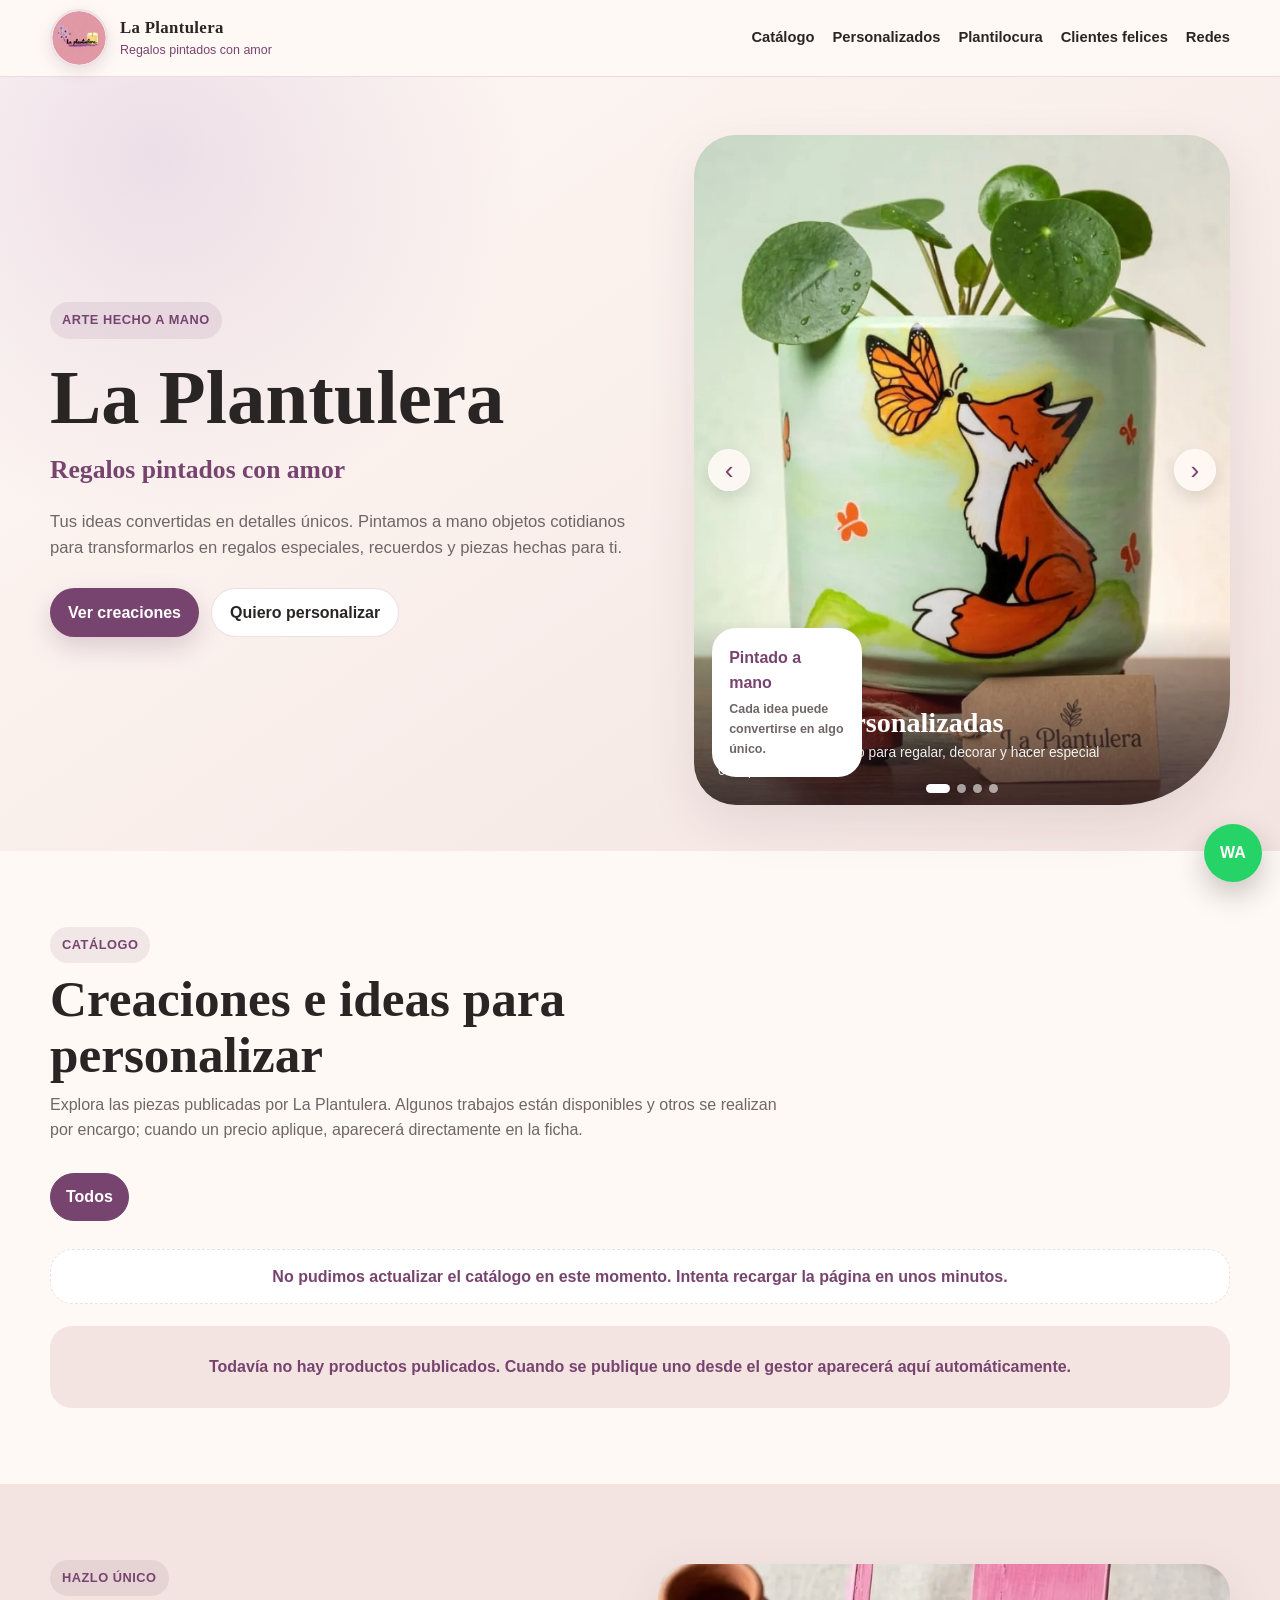
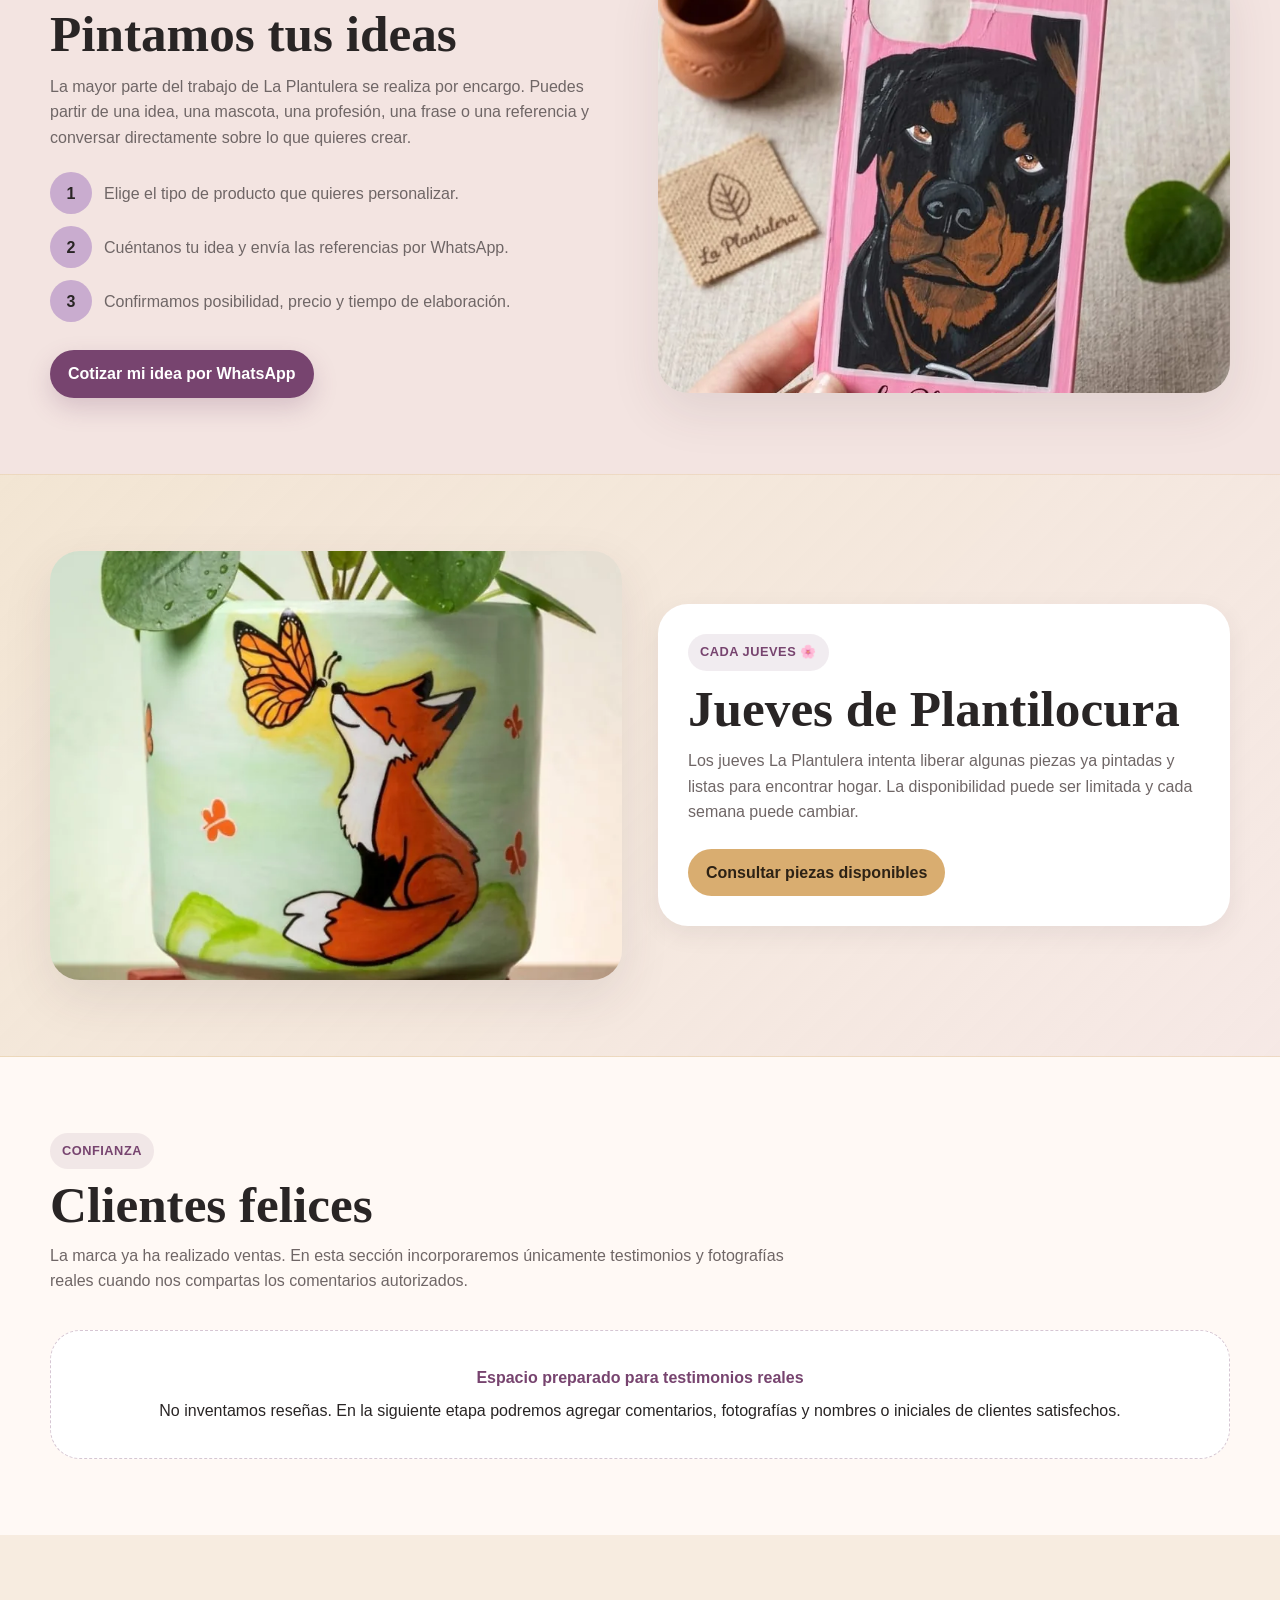
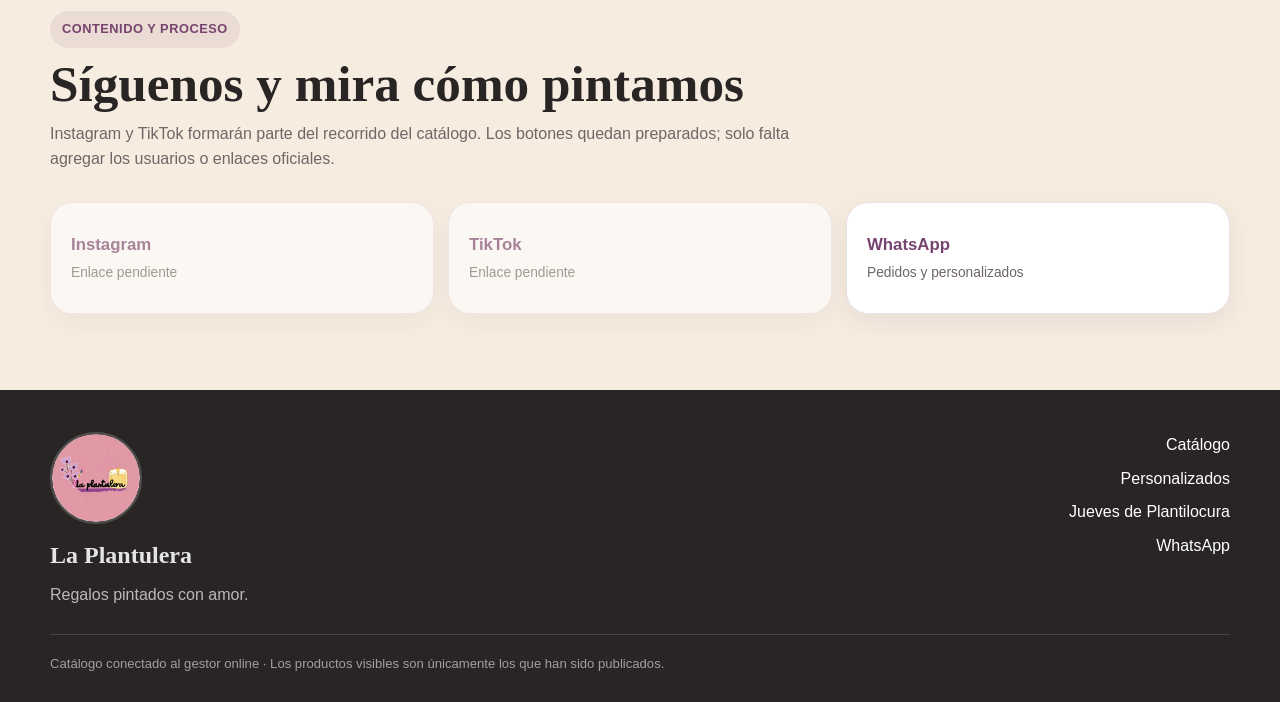
==== catalogo_plantulera/index.html @ 44772563 "feat: conectar catalogo publico con Supabase" ====
<!doctype html>
<html lang="es">
<head>
  <meta charset="utf-8">
  <meta name="viewport" content="width=device-width, initial-scale=1">
  <meta name="description" content="La Plantulera: regalos pintados con amor. Materas, tazas, termos, forros de celular y velas artesanales. Regalos personalizados y pintados a mano.">
  <meta name="theme-color" content="#F3E4E1">
  <title>La Plantulera | Regalos pintados con amor</title>
  <link rel="icon" href="favicon.svg" type="image/svg+xml">
  <link rel="stylesheet" href="css/estilos.css?v=0.1.2">
  <link rel="stylesheet" href="css/responsive.css?v=0.1.2">
</head>
<body>
  <header class="encabezado">
    <div class="contenedor encabezado__contenido">
      <div class="marca">
        <button class="logo-perfil logo-perfil--encabezado" type="button" data-ver-logo aria-label="Ver logo de La Plantulera en grande">
          <img class="marca__logo" src="img/branding/logo.webp" alt="Logo de La Plantulera">
        </button>
        <a class="marca__texto" href="#inicio" aria-label="Ir al inicio de La Plantulera">
          <strong class="marca__nombre">La Plantulera</strong>
          <small class="marca__frase">Regalos pintados con amor</small>
        </a>
      </div>

      <nav class="navegacion" id="navegacion" aria-label="Navegación principal">
        <a href="#catalogo">Catálogo</a>
        <a href="#personalizados">Personalizados</a>
        <a href="#plantilocura">Plantilocura</a>
        <a href="#clientes">Clientes felices</a>
        <a href="#redes">Redes</a>
      </nav>

      <button class="menu-movil" id="menuMovil" type="button" aria-label="Abrir menú" aria-expanded="false">☰</button>
    </div>
  </header>

  <main>
    <section class="hero" id="inicio">
      <div class="contenedor hero__grid">
        <div>
          <span class="etiqueta">Arte hecho a mano</span>
          <h1>La Plantulera</h1>
          <p class="hero__subtitulo">Regalos pintados con amor</p>
          <p class="hero__texto">Tus ideas convertidas en detalles únicos. Pintamos a mano objetos cotidianos para transformarlos en regalos especiales, recuerdos y piezas hechas para ti.</p>
          <div class="acciones">
            <a class="boton boton--principal" href="#catalogo">Ver creaciones</a>
            <a class="boton boton--secundario" data-whatsapp-general target="_blank" rel="noopener">Quiero personalizar</a>
          </div>
        </div>

        <div class="hero__imagen-wrap">
          <div class="carrusel" id="carruselPortada" aria-roledescription="carrusel" aria-label="Creaciones destacadas de La Plantulera">
            <div class="carrusel__ventana">
              <div class="carrusel__pista" id="carruselPista"></div>
            </div>
            <button class="carrusel__control carrusel__control--anterior" type="button" data-carrusel-anterior aria-label="Imagen anterior">‹</button>
            <button class="carrusel__control carrusel__control--siguiente" type="button" data-carrusel-siguiente aria-label="Imagen siguiente">›</button>
            <div class="carrusel__indicadores" id="carruselIndicadores" aria-label="Seleccionar imagen"></div>
          </div>
          <div class="hero__sello">Pintado a mano <span>Cada idea puede convertirse en algo único.</span></div>
        </div>
      </div>
    </section>

    <section class="seccion" id="catalogo">
      <div class="contenedor">
        <div class="cabecera-seccion">
          <span class="etiqueta">Catálogo</span>
          <h2 class="titulo-seccion">Creaciones e ideas para personalizar</h2>
          <p class="descripcion-seccion">Explora las piezas publicadas por La Plantulera. Algunos trabajos están disponibles y otros se realizan por encargo; cuando un precio aplique, aparecerá directamente en la ficha.</p>
        </div>

        <div class="categorias" id="categoriasCatalogo" aria-label="Filtrar por categoría">
          <button class="categoria-btn activo" type="button" data-categoria="Todos">Todos</button>
        </div>

        <div class="catalogo-estado" id="catalogoEstado" role="status" aria-live="polite">Cargando productos publicados…</div>
        <div class="grid-productos" id="gridProductos"></div>
        <div class="vacio" id="estadoVacio"></div>
      </div>
    </section>

    <section class="seccion seccion--rosa personalizados" id="personalizados">
      <div class="contenedor personalizados__grid">
        <div>
          <span class="etiqueta">Hazlo único</span>
          <h2>Pintamos tus ideas</h2>
          <p class="descripcion-seccion">La mayor parte del trabajo de La Plantulera se realiza por encargo. Puedes partir de una idea, una mascota, una profesión, una frase o una referencia y conversar directamente sobre lo que quieres crear.</p>

          <div class="lista-pasos">
            <div class="paso"><span class="paso__numero">1</span><p>Elige el tipo de producto que quieres personalizar.</p></div>
            <div class="paso"><span class="paso__numero">2</span><p>Cuéntanos tu idea y envía las referencias por WhatsApp.</p></div>
            <div class="paso"><span class="paso__numero">3</span><p>Confirmamos posibilidad, precio y tiempo de elaboración.</p></div>
          </div>

          <a class="boton boton--principal" data-whatsapp-general target="_blank" rel="noopener">Cotizar mi idea por WhatsApp</a>
        </div>
        <img class="personalizados__imagen" src="img/productos/forro-mascota.webp" alt="Forro para celular pintado a mano con retrato de mascota" loading="lazy">
      </div>
    </section>

    <section class="seccion plantilocura" id="plantilocura">
      <div class="contenedor plantilocura__grid">
        <img class="plantilocura__imagen" src="img/productos/materas-ilustradas.webp" alt="Matera pintada a mano con ilustración de zorro" loading="lazy">
        <div class="plantilocura__tarjeta">
          <span class="etiqueta">Cada jueves 🌸</span>
          <h2>Jueves de Plantilocura</h2>
          <p class="descripcion-seccion">Los jueves La Plantulera intenta liberar algunas piezas ya pintadas y listas para encontrar hogar. La disponibilidad puede ser limitada y cada semana puede cambiar.</p>
          <div class="acciones" style="margin-top:24px">
            <a class="boton boton--dorado" data-whatsapp-plantilocura target="_blank" rel="noopener">Consultar piezas disponibles</a>
          </div>
        </div>
      </div>
    </section>

    <section class="seccion" id="clientes">
      <div class="contenedor clientes__grid">
        <div class="cabecera-seccion" style="grid-column:1/-1;margin-bottom:0">
          <span class="etiqueta">Confianza</span>
          <h2 class="titulo-seccion">Clientes felices</h2>
          <p class="descripcion-seccion">La marca ya ha realizado ventas. En esta sección incorporaremos únicamente testimonios y fotografías reales cuando nos compartas los comentarios autorizados.</p>
        </div>
        <div class="clientes__placeholder">
          <strong>Espacio preparado para testimonios reales</strong>
          No inventamos reseñas. En la siguiente etapa podremos agregar comentarios, fotografías y nombres o iniciales de clientes satisfechos.
        </div>
      </div>
    </section>

    <section class="seccion seccion--beige" id="redes">
      <div class="contenedor">
        <div class="cabecera-seccion">
          <span class="etiqueta">Contenido y proceso</span>
          <h2 class="titulo-seccion">Síguenos y mira cómo pintamos</h2>
          <p class="descripcion-seccion">Instagram y TikTok formarán parte del recorrido del catálogo. Los botones quedan preparados; solo falta agregar los usuarios o enlaces oficiales.</p>
        </div>

        <div class="redes">
          <div class="red red--pendiente" aria-disabled="true"><strong>Instagram</strong><span>Enlace pendiente</span></div>
          <div class="red red--pendiente" aria-disabled="true"><strong>TikTok</strong><span>Enlace pendiente</span></div>
          <a class="red" data-whatsapp-general target="_blank" rel="noopener"><strong>WhatsApp</strong><span>Pedidos y personalizados</span></a>
        </div>
      </div>
    </section>
  </main>

  <footer class="footer">
    <div class="contenedor">
      <div class="footer__grid">
        <div>
          <button class="logo-perfil logo-perfil--footer" type="button" data-ver-logo aria-label="Ver logo de La Plantulera en grande">
            <img class="footer__logo" src="img/branding/logo.webp" alt="Logo de La Plantulera" loading="lazy">
          </button>
          <h3>La Plantulera</h3>
          <p>Regalos pintados con amor.</p>
        </div>
        <div class="footer__links">
          <a href="#catalogo">Catálogo</a>
          <a href="#personalizados">Personalizados</a>
          <a href="#plantilocura">Jueves de Plantilocura</a>
          <a data-whatsapp-general target="_blank" rel="noopener">WhatsApp</a>
        </div>
      </div>
      <div class="footer__nota">Catálogo conectado al gestor online · Los productos visibles son únicamente los que han sido publicados.</div>
    </div>
  </footer>

  <a class="whatsapp-flotante" data-whatsapp-general target="_blank" rel="noopener" aria-label="Escribir a La Plantulera por WhatsApp">WA</a>

  <div class="modal" id="modalProducto" aria-hidden="true" role="dialog" aria-modal="true" aria-labelledby="modalTitulo">
    <div class="modal__panel">
      <button class="modal__cerrar" type="button" data-cerrar-modal aria-label="Cerrar">×</button>
      <div class="modal__grid">
        <img class="modal__imagen" id="modalImagen" src="" alt="">
        <div class="modal__contenido">
          <span class="producto__categoria" id="modalCategoria"></span>
          <h2 id="modalTitulo"></h2>
          <p id="modalDescripcion"></p>
          <div class="modal__detalle">
            <div><strong>Estado:</strong> <span id="modalEstado"></span></div>
            <div><strong>Código:</strong> <span id="modalCodigo"></span></div>
          </div>
          <p>Al ser un trabajo principalmente por encargo, el diseño, precio y tiempo de elaboración se confirman por WhatsApp.</p>
          <a class="boton boton--principal" id="modalWhatsapp" target="_blank" rel="noopener">Quiero cotizar uno</a>
        </div>
      </div>
    </div>
  </div>

  <div class="modal-logo" id="modalLogo" aria-hidden="true" role="dialog" aria-modal="true" aria-labelledby="modalLogoTitulo">
    <div class="modal-logo__panel">
      <button class="modal-logo__cerrar" type="button" data-cerrar-logo aria-label="Cerrar logo ampliado">×</button>
      <img class="modal-logo__imagen" src="img/branding/logo.webp" alt="Logo ampliado de La Plantulera">
      <div class="modal-logo__texto">
        <strong id="modalLogoTitulo">La Plantulera</strong>
        <span>Regalos pintados con amor</span>
      </div>
    </div>
  </div>

  <script src="js/portada.js?v=0.1.2"></script>
  <script src="js/config.js?v=0.2.0"></script>
  <script src="js/app.js?v=0.2.0"></script>
</body>
</html>
---- catalogo_plantulera/css/estilos.css ----
@import url('./variables.css');

* { box-sizing: border-box; }
html { scroll-behavior: smooth; max-width: 100%; overflow-x: clip; }
body {
  margin: 0;
  font-family: "Segoe UI", Arial, sans-serif;
  color: var(--negro);
  background: var(--blanco-calido);
  line-height: 1.6;
  width: 100%;
  max-width: 100%;
  overflow-x: clip;
}
body.modal-abierto { overflow: hidden; }
img { display: block; max-width: 100%; }
main, header, footer, section { min-width: 0; }
.hero__grid > *,
.personalizados__grid > *,
.plantilocura__grid > *,
.clientes__grid > *,
.footer__grid > *,
.modal__grid > * { min-width: 0; }
a { color: inherit; }
button, input { font: inherit; }
button { cursor: pointer; }

.contenedor {
  width: min(calc(100% - 32px), var(--contenedor));
  margin: 0 auto;
}

.encabezado {
  position: sticky;
  top: 0;
  z-index: 50;
  backdrop-filter: blur(14px);
  background: rgba(255, 249, 245, 0.92);
  border-bottom: 1px solid var(--borde);
}

.encabezado__contenido {
  min-height: 76px;
  display: flex;
  align-items: center;
  justify-content: space-between;
  gap: 20px;
}

.marca {
  display: flex;
  align-items: center;
  gap: 12px;
  min-width: 0;
}

.marca__texto {
  min-width: 0;
  color: inherit;
  text-decoration: none;
}

.logo-perfil {
  flex: 0 0 auto;
  padding: 0;
  border: 0;
  border-radius: 50%;
  background: transparent;
  line-height: 0;
}
.logo-perfil:focus-visible {
  outline: 3px solid rgba(119,68,111,.35);
  outline-offset: 3px;
}
.logo-perfil--encabezado {
  width: 58px;
  height: 58px;
  overflow: hidden;
  box-shadow: 0 5px 16px rgba(119,68,111,.16);
  border: 2px solid rgba(119,68,111,.12);
}

.marca__logo {
  width: 100%;
  height: 100%;
  object-fit: cover;
  object-position: center;
  border-radius: 50%;
}

.marca__nombre {
  display: block;
  font-family: Georgia, "Times New Roman", serif;
  font-size: 1.05rem;
  letter-spacing: 0.02em;
}

.marca__frase {
  display: block;
  color: var(--ciruela);
  font-size: 0.78rem;
}

.navegacion {
  display: flex;
  gap: 18px;
  align-items: center;
}

.navegacion a {
  text-decoration: none;
  font-weight: 650;
  font-size: 0.92rem;
}
.navegacion a:hover { color: var(--ciruela); }

.menu-movil {
  display: none;
  border: 1px solid var(--borde);
  background: var(--blanco);
  border-radius: 12px;
  width: 44px;
  height: 44px;
}

.hero {
  padding: 58px 0 46px;
  background:
    radial-gradient(circle at 12% 10%, rgba(201,172,207,0.32), transparent 28%),
    linear-gradient(145deg, var(--blanco-calido), var(--rosa-crema));
}

.hero__grid {
  display: grid;
  grid-template-columns: 1.05fr 0.95fr;
  align-items: center;
  gap: 52px;
}

.etiqueta {
  display: inline-flex;
  align-items: center;
  gap: 8px;
  padding: 8px 12px;
  border-radius: 999px;
  background: rgba(119, 68, 111, 0.10);
  color: var(--ciruela);
  font-size: 0.8rem;
  font-weight: 800;
  letter-spacing: 0.04em;
  text-transform: uppercase;
}

.hero h1,
.titulo-seccion,
.plantilocura h2,
.personalizados h2 {
  font-family: Georgia, "Times New Roman", serif;
  line-height: 1.08;
}

.hero h1 {
  margin: 18px 0 10px;
  font-size: clamp(2.6rem, 6vw, 5.3rem);
  font-weight: 600;
}

.hero__subtitulo {
  margin: 0 0 18px;
  color: var(--ciruela);
  font-family: "Segoe Print", "Bradley Hand", cursive;
  font-size: clamp(1.15rem, 2vw, 1.6rem);
  font-weight: 700;
}

.hero__texto {
  max-width: 620px;
  margin: 0 0 26px;
  color: var(--gris);
  font-size: 1.04rem;
}

.acciones { display: flex; gap: 12px; flex-wrap: wrap; }
.boton {
  display: inline-flex;
  justify-content: center;
  align-items: center;
  gap: 8px;
  min-height: 46px;
  padding: 11px 18px;
  border: 0;
  border-radius: 999px;
  text-decoration: none;
  font-weight: 800;
  transition: transform .18s ease, box-shadow .18s ease, background .18s ease;
}
.boton:hover { transform: translateY(-2px); }
.boton--principal { background: var(--ciruela); color: white; box-shadow: 0 10px 24px rgba(119,68,111,.22); }
.boton--secundario { background: var(--blanco); border: 1px solid var(--borde); color: var(--negro); }
.boton--suave { background: var(--rosa-crema); color: var(--ciruela); }
.boton--dorado { background: var(--dorado); color: #2d2215; }

.hero__imagen-wrap {
  position: relative;
}
.hero__imagen {
  width: 100%;
  aspect-ratio: 4 / 5;
  object-fit: cover;
  border-radius: 42px 42px 110px 42px;
  box-shadow: var(--sombra);
}
.hero__sello {
  position: absolute;
  left: 18px;
  bottom: 28px;
  width: 150px;
  padding: 17px;
  border-radius: 24px;
  background: var(--blanco);
  box-shadow: var(--sombra-suave);
  font-weight: 800;
  color: var(--ciruela);
}
.hero__sello span { display: block; font-size: .78rem; color: var(--gris); font-weight: 600; margin-top: 4px; }

.seccion { padding: 76px 0; }
.seccion--rosa { background: var(--rosa-crema); }
.seccion--beige { background: rgba(231,212,181,.34); }

.cabecera-seccion {
  max-width: 740px;
  margin-bottom: 30px;
}
.titulo-seccion {
  margin: 8px 0 10px;
  font-size: clamp(2rem, 4vw, 3.35rem);
  font-weight: 600;
}
.descripcion-seccion { margin: 0; color: var(--gris); }

.categorias {
  display: flex;
  gap: 10px;
  flex-wrap: wrap;
  margin: 26px 0 28px;
}
.categoria-btn {
  border: 1px solid var(--borde);
  background: var(--blanco);
  color: var(--negro);
  padding: 10px 15px;
  border-radius: 999px;
  font-weight: 750;
}
.categoria-btn.activo,
.categoria-btn:hover {
  background: var(--ciruela);
  color: white;
  border-color: var(--ciruela);
}

.grid-productos {
  display: grid;
  grid-template-columns: repeat(4, minmax(0, 1fr));
  gap: 20px;
}
.producto {
  overflow: hidden;
  border: 1px solid var(--borde);
  border-radius: var(--radio-lg);
  background: var(--blanco);
  box-shadow: var(--sombra-suave);
  transition: transform .2s ease, box-shadow .2s ease;
}
.producto:hover { transform: translateY(-4px); box-shadow: var(--sombra); }
.producto__imagen-btn {
  display: block;
  width: 100%;
  padding: 0;
  border: 0;
  background: transparent;
}
.producto__imagen {
  width: 100%;
  aspect-ratio: 4 / 4.6;
  object-fit: cover;
}
.producto__cuerpo { padding: 17px; }
.producto__meta { display: flex; justify-content: space-between; gap: 8px; align-items: center; flex-wrap: wrap; margin-bottom: 9px; }
.producto__categoria { color: var(--ciruela); font-size: .78rem; font-weight: 800; text-transform: uppercase; letter-spacing: .05em; }
.estado {
  display: inline-flex;
  padding: 6px 9px;
  border-radius: 999px;
  font-size: .74rem;
  font-weight: 800;
  background: rgba(201,172,207,.26);
  color: var(--ciruela);
  white-space: nowrap;
}
.producto h3 { margin: 0 0 7px; font-size: 1.06rem; line-height: 1.3; }
.producto p { margin: 0 0 14px; color: var(--gris); font-size: .9rem; }
.producto__acciones { display: flex; gap: 8px; flex-wrap: wrap; }
.producto__acciones .boton { flex: 1; min-width: 120px; padding: 9px 13px; min-height: 40px; font-size: .86rem; }

.vacio {
  display: none;
  padding: 28px;
  border-radius: var(--radio-lg);
  background: var(--rosa-crema);
  color: var(--ciruela);
  text-align: center;
  font-weight: 700;
}
.vacio.visible { display: block; }

.personalizados__grid,
.plantilocura__grid,
.clientes__grid {
  display: grid;
  grid-template-columns: 1fr 1fr;
  gap: 36px;
  align-items: center;
}

.personalizados__imagen,
.plantilocura__imagen {
  width: 100%;
  aspect-ratio: 4/3;
  object-fit: cover;
  border-radius: var(--radio-xl);
  box-shadow: var(--sombra);
}

.lista-pasos {
  display: grid;
  gap: 12px;
  margin: 22px 0 28px;
}
.paso {
  display: grid;
  grid-template-columns: 42px 1fr;
  gap: 12px;
  align-items: center;
}
.paso__numero {
  width: 42px;
  height: 42px;
  border-radius: 50%;
  display: grid;
  place-items: center;
  background: var(--lavanda);
  color: var(--negro);
  font-weight: 900;
}
.paso p { margin: 0; color: var(--gris); }

.plantilocura {
  background: linear-gradient(135deg, rgba(231,212,181,.52), rgba(243,228,225,.75));
  border-top: 1px solid rgba(217,173,112,.26);
  border-bottom: 1px solid rgba(217,173,112,.26);
}
.plantilocura__tarjeta {
  padding: 30px;
  border-radius: var(--radio-xl);
  background: var(--blanco);
  box-shadow: var(--sombra-suave);
}
.plantilocura h2, .personalizados h2 { margin: 10px 0 12px; font-size: clamp(2rem,4vw,3.4rem); font-weight: 600; }

.clientes__placeholder {
  grid-column: 1 / -1;
  padding: 34px;
  text-align: center;
  border: 1px dashed rgba(119,68,111,.3);
  border-radius: var(--radio-xl);
  background: var(--blanco);
}
.clientes__placeholder strong { display: block; margin-bottom: 8px; color: var(--ciruela); }

.redes {
  display: grid;
  grid-template-columns: repeat(3, minmax(0, 1fr));
  gap: 14px;
  margin-top: 24px;
}
.red {
  min-height: 112px;
  display: flex;
  flex-direction: column;
  justify-content: center;
  gap: 4px;
  padding: 20px;
  border-radius: var(--radio-lg);
  border: 1px solid var(--borde);
  background: var(--blanco);
  text-decoration: none;
  box-shadow: var(--sombra-suave);
}
.red strong { color: var(--ciruela); font-size: 1.05rem; }
.red span { color: var(--gris); font-size: .86rem; }
.red--pendiente { opacity: .62; cursor: default; }

.footer {
  padding: 42px 0 28px;
  background: var(--negro);
  color: rgba(255,255,255,.88);
}
.footer__grid {
  display: grid;
  grid-template-columns: 1.2fr 1fr;
  gap: 30px;
  align-items: start;
}
.logo-perfil--footer {
  width: 92px;
  height: 92px;
  overflow: hidden;
  margin-bottom: 12px;
  border: 2px solid rgba(255,255,255,.18);
}
.footer__logo { width: 100%; height: 100%; object-fit: cover; object-position: center; border-radius: 50%; }
.footer h3 { margin: 0 0 8px; font-family: Georgia, serif; font-size: 1.5rem; }
.footer p { color: rgba(255,255,255,.68); margin: 0; }
.footer__links { display: grid; gap: 8px; justify-content: end; text-align: right; }
.footer__links a { color: white; text-decoration: none; }
.footer__nota { margin-top: 26px; padding-top: 18px; border-top: 1px solid rgba(255,255,255,.14); color: rgba(255,255,255,.56); font-size: .82rem; }

.whatsapp-flotante {
  position: fixed;
  right: 18px;
  bottom: 18px;
  z-index: 45;
  width: 58px;
  height: 58px;
  display: grid;
  place-items: center;
  border-radius: 50%;
  background: #25D366;
  color: white;
  text-decoration: none;
  font-weight: 900;
  box-shadow: 0 12px 30px rgba(0,0,0,.22);
}

.modal {
  position: fixed;
  inset: 0;
  z-index: 100;
  display: none;
  place-items: center;
  padding: 20px;
  background: rgba(41,37,37,.62);
}
.modal.abierto { display: grid; }
.modal__panel {
  position: relative;
  width: min(920px, 100%);
  max-height: 92vh;
  overflow: auto;
  border-radius: var(--radio-xl);
  background: var(--blanco-calido);
  box-shadow: 0 30px 80px rgba(0,0,0,.28);
}
.modal__cerrar {
  position: absolute;
  right: 14px;
  top: 14px;
  z-index: 2;
  width: 42px;
  height: 42px;
  border: 0;
  border-radius: 50%;
  background: rgba(255,255,255,.9);
  font-size: 1.4rem;
}
.modal__grid {
  display: grid;
  grid-template-columns: 1fr 1fr;
}
.modal__imagen {
  width: 100%;
  height: 100%;
  min-height: 460px;
  object-fit: cover;
}
.modal__contenido { padding: 48px 38px 38px; }
.modal__contenido h2 { margin: 8px 0 12px; font-family: Georgia, serif; font-size: 2.2rem; line-height: 1.12; }
.modal__contenido p { color: var(--gris); }
.modal__detalle { margin: 18px 0; padding: 16px; border-radius: var(--radio-md); background: var(--rosa-crema); }
.modal__detalle strong { color: var(--ciruela); }

.modal-logo {
  position: fixed;
  inset: 0;
  z-index: 120;
  display: none;
  place-items: center;
  padding: 20px;
  background: rgba(41,37,37,.78);
}
.modal-logo.abierto { display: grid; }
.modal-logo__panel {
  position: relative;
  width: min(520px, 100%);
  padding: 26px;
  border-radius: 32px;
  background: var(--blanco-calido);
  box-shadow: 0 30px 90px rgba(0,0,0,.34);
  text-align: center;
}
.modal-logo__imagen {
  width: min(390px, 82vw);
  aspect-ratio: 1;
  margin: 0 auto;
  border-radius: 50%;
  object-fit: cover;
  object-position: center;
  box-shadow: var(--sombra-suave);
}
.modal-logo__cerrar {
  position: absolute;
  top: 12px;
  right: 12px;
  z-index: 2;
  width: 42px;
  height: 42px;
  border: 0;
  border-radius: 50%;
  background: rgba(255,255,255,.94);
  color: var(--negro);
  font-size: 1.5rem;
  box-shadow: 0 5px 18px rgba(0,0,0,.12);
}
.modal-logo__texto { display: grid; gap: 2px; margin-top: 16px; }
.modal-logo__texto strong { font-family: Georgia, serif; font-size: 1.35rem; }
.modal-logo__texto span { color: var(--ciruela); font-size: .92rem; }

.oculto { display: none !important; }

/* Carrusel principal v0.1.2 */
.carrusel {
  position: relative;
  width: 100%;
  border-radius: 42px 42px 110px 42px;
  overflow: hidden;
  box-shadow: var(--sombra);
  background: var(--rosa-crema);
}
.carrusel__ventana {
  width: 100%;
  overflow: hidden;
}
.carrusel__pista {
  display: flex;
  width: 100%;
  transition: transform .55s cubic-bezier(.22,.61,.36,1);
  will-change: transform;
  touch-action: pan-y;
}
.carrusel__slide {
  position: relative;
  flex: 0 0 100%;
  min-width: 0;
  aspect-ratio: 4 / 5;
  background: var(--rosa-crema);
}
.carrusel__imagen {
  width: 100%;
  height: 100%;
  object-fit: cover;
  object-position: center;
}
.carrusel__capa {
  position: absolute;
  inset: auto 0 0 0;
  padding: 58px 24px 24px;
  color: #fff;
  background: linear-gradient(to top, rgba(34,22,29,.74), rgba(34,22,29,0));
}
.carrusel__categoria {
  display: inline-block;
  margin-bottom: 5px;
  font-size: .74rem;
  font-weight: 900;
  letter-spacing: .08em;
  text-transform: uppercase;
  opacity: .9;
}
.carrusel__titulo {
  display: block;
  margin: 0;
  font-family: Georgia, "Times New Roman", serif;
  font-size: clamp(1.25rem, 2.2vw, 1.9rem);
  line-height: 1.05;
}
.carrusel__texto {
  display: block;
  margin-top: 6px;
  max-width: 85%;
  font-size: .86rem;
  line-height: 1.35;
  opacity: .92;
}
.carrusel__control {
  position: absolute;
  top: 50%;
  z-index: 3;
  width: 42px;
  height: 42px;
  display: grid;
  place-items: center;
  transform: translateY(-50%);
  border: 1px solid rgba(255,255,255,.52);
  border-radius: 50%;
  background: rgba(255,249,245,.88);
  color: var(--ciruela);
  box-shadow: 0 7px 18px rgba(0,0,0,.12);
  font-size: 1.65rem;
  line-height: 1;
}
.carrusel__control--anterior { left: 14px; }
.carrusel__control--siguiente { right: 14px; }
.carrusel__control:hover { background: #fff; }
.carrusel__indicadores {
  position: absolute;
  z-index: 4;
  left: 50%;
  bottom: 12px;
  display: flex;
  gap: 7px;
  transform: translateX(-50%);
}
.carrusel__punto {
  width: 9px;
  height: 9px;
  padding: 0;
  border: 0;
  border-radius: 50%;
  background: rgba(255,255,255,.58);
  box-shadow: 0 0 0 1px rgba(0,0,0,.08);
}
.carrusel__punto.activo {
  width: 24px;
  border-radius: 999px;
  background: #fff;
}
.carrusel:focus-within .carrusel__control,
.carrusel:hover .carrusel__control { opacity: 1; }

/* v0.2.0 - Catalogo conectado a Supabase */
.catalogo-estado {
  margin: 0 0 22px;
  padding: 14px 16px;
  border: 1px solid var(--borde);
  border-radius: var(--radio-lg);
  background: var(--rosa-crema);
  color: var(--ciruela);
  font-weight: 750;
  text-align: center;
}
.catalogo-estado.oculto { display: none; }
.catalogo-estado.error {
  background: var(--blanco);
  border-style: dashed;
}
.producto__precio {
  margin: -2px 0 14px;
  color: var(--negro);
  font-size: 1rem;
  font-weight: 900;
}
---- catalogo_plantulera/css/responsive.css ----
@media (max-width: 980px) {
  .grid-productos { grid-template-columns: repeat(2, minmax(0, 1fr)); }
  .navegacion { display: none; position: absolute; left: 16px; right: 16px; top: 72px; padding: 16px; flex-direction: column; align-items: stretch; background: var(--blanco-calido); border: 1px solid var(--borde); border-radius: 18px; box-shadow: var(--sombra-suave); }
  .navegacion.abierta { display: flex; }
  .menu-movil { display: grid; place-items: center; }
  .hero__grid { grid-template-columns: 1fr; }
  .hero__imagen-wrap { max-width: 680px; margin: 0 auto; }
  .hero__imagen { aspect-ratio: 16/11; border-radius: 32px; }
  .hero__sello { left: 18px; bottom: 18px; }
}

@media (max-width: 760px) {
  .seccion { padding: 56px 0; }
  .personalizados__grid,
  .plantilocura__grid,
  .clientes__grid,
  .footer__grid,
  .modal__grid { grid-template-columns: 1fr; }
  .redes { grid-template-columns: 1fr; }
  .modal__imagen { min-height: 0; max-height: 48vh; }
  .modal__contenido { padding: 26px 22px 28px; }
  .footer__links { justify-content: start; text-align: left; }
}

@media (max-width: 560px) {
  .contenedor { width: min(calc(100% - 22px), var(--contenedor)); }
  .encabezado__contenido {
    min-height: 66px;
    display: grid;
    grid-template-columns: 44px minmax(0, 1fr) 44px;
    gap: 10px;
  }
  .marca { grid-column: 2; justify-self: center; }
  .marca__texto { display: none; }
  .logo-perfil--encabezado { width: 50px; height: 50px; }
  .menu-movil { grid-column: 3; justify-self: end; }
  .hero { padding: 38px 0 34px; }
  .hero__grid { gap: 30px; }
  .hero h1 { font-size: 2.75rem; }
  .hero__imagen { aspect-ratio: 4/5; }
  .hero__sello { width: 132px; font-size: .9rem; }
  .acciones { display: grid; grid-template-columns: 1fr; }
  .boton { width: 100%; }
  .grid-productos { grid-template-columns: 1fr; }
  .producto__imagen { aspect-ratio: 4/4.2; }
  .categorias {
    display: grid;
    grid-template-columns: repeat(2, minmax(0, 1fr));
    gap: 8px;
    overflow: visible;
    padding-bottom: 0;
  }
  .categoria-btn {
    width: 100%;
    min-width: 0;
    padding: 9px 10px;
    white-space: normal;
    line-height: 1.2;
  }
  .plantilocura__tarjeta { padding: 23px; }
  .whatsapp-flotante { width: 54px; height: 54px; }
  .hero__imagen-wrap,
  .personalizados__grid,
  .plantilocura__grid,
  .grid-productos,
  .producto,
  .modal__panel { min-width: 0; max-width: 100%; }
  .producto__acciones { display: grid; grid-template-columns: 1fr; }
  .producto__acciones .boton { min-width: 0; width: 100%; }
  .modal { padding: 10px; }
  .modal-logo { padding: 12px; }
  .modal-logo__panel { padding: 22px 14px 18px; border-radius: 24px; }
  .modal-logo__imagen { width: min(340px, 82vw); }
  .whatsapp-flotante { right: 12px; bottom: 12px; }
}


@media (max-width: 360px) {
  .categorias { grid-template-columns: 1fr; }
  .hero h1 { font-size: 2.35rem; }
}

@media (max-width: 980px) {
  .carrusel { border-radius: 32px; }
  .carrusel__slide { aspect-ratio: 4 / 5; }
}

@media (max-width: 560px) {
  .carrusel { border-radius: 26px; }
  .carrusel__slide { aspect-ratio: 4 / 5; }
  .carrusel__capa { padding: 70px 18px 26px; }
  .carrusel__texto { max-width: 92%; font-size: .8rem; }
  .carrusel__control { width: 38px; height: 38px; font-size: 1.45rem; }
  .carrusel__control--anterior { left: 10px; }
  .carrusel__control--siguiente { right: 10px; }
  .carrusel__indicadores { bottom: 10px; }
}
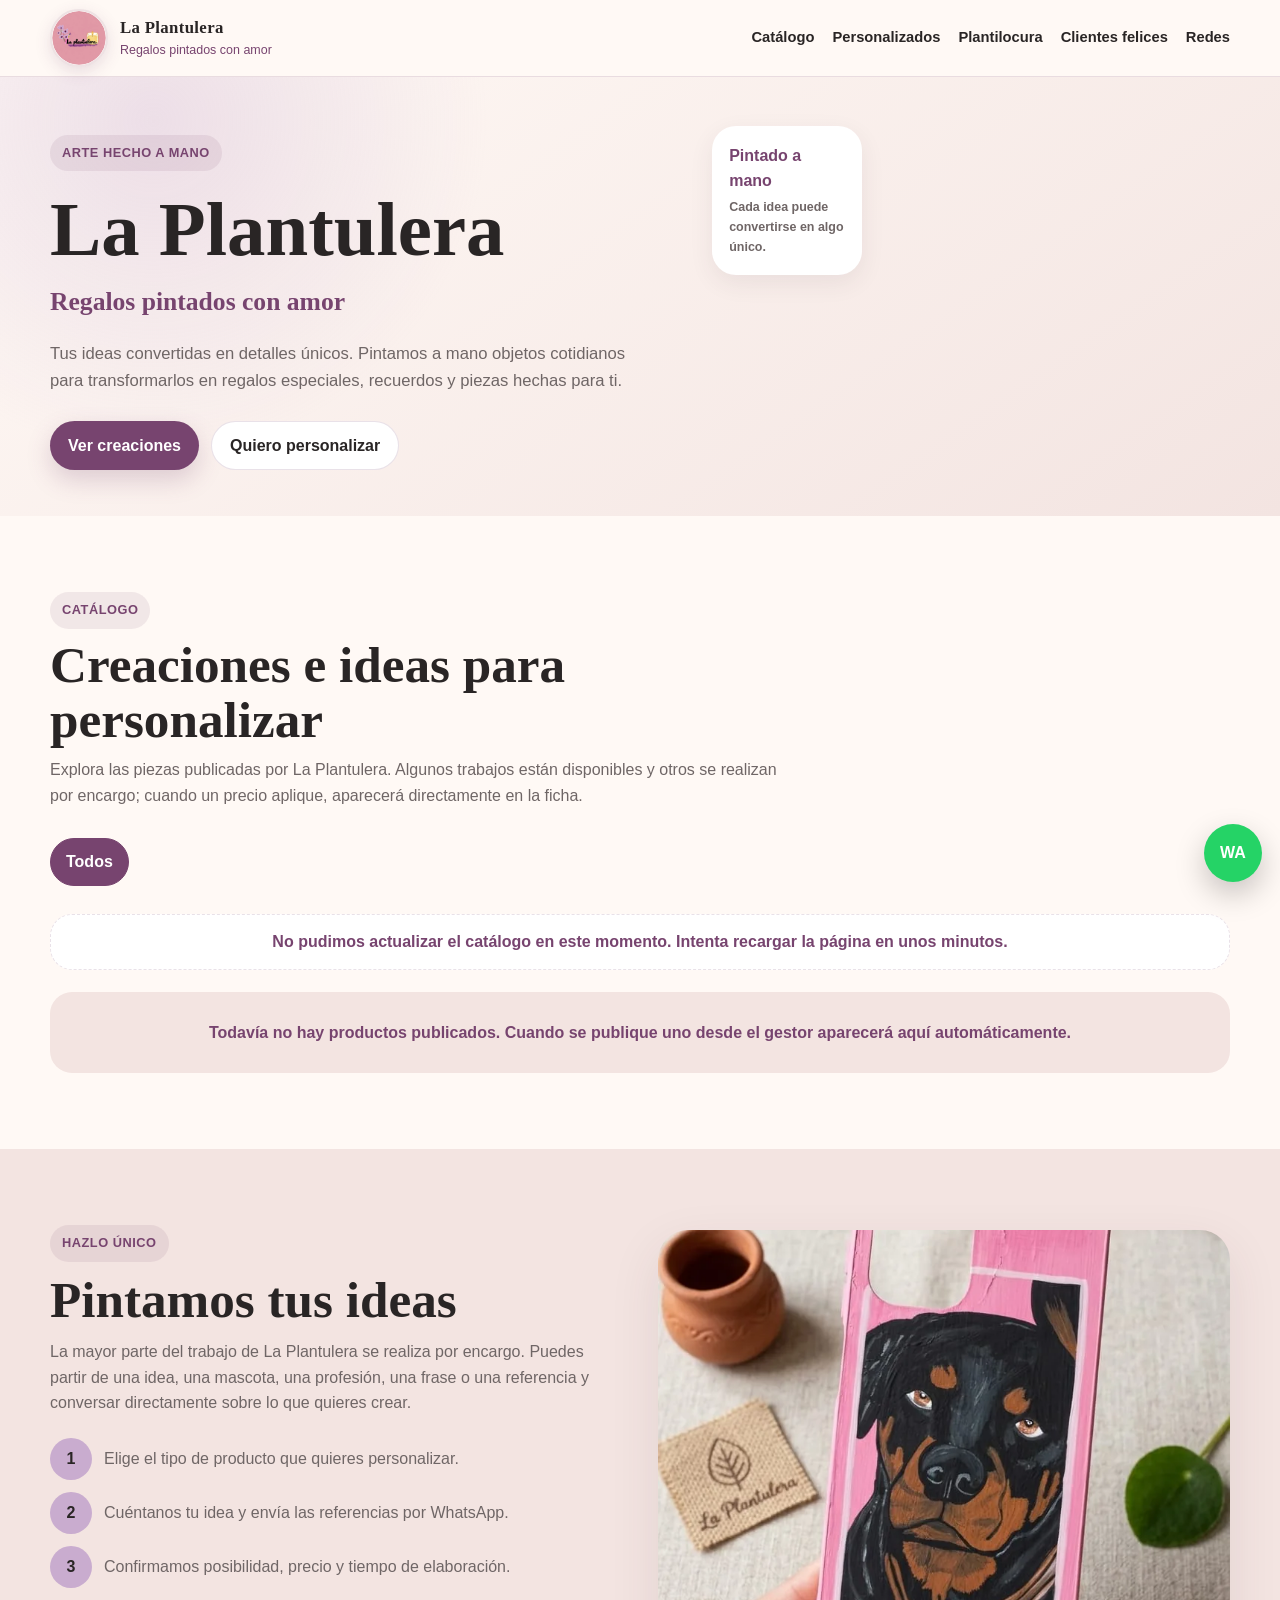
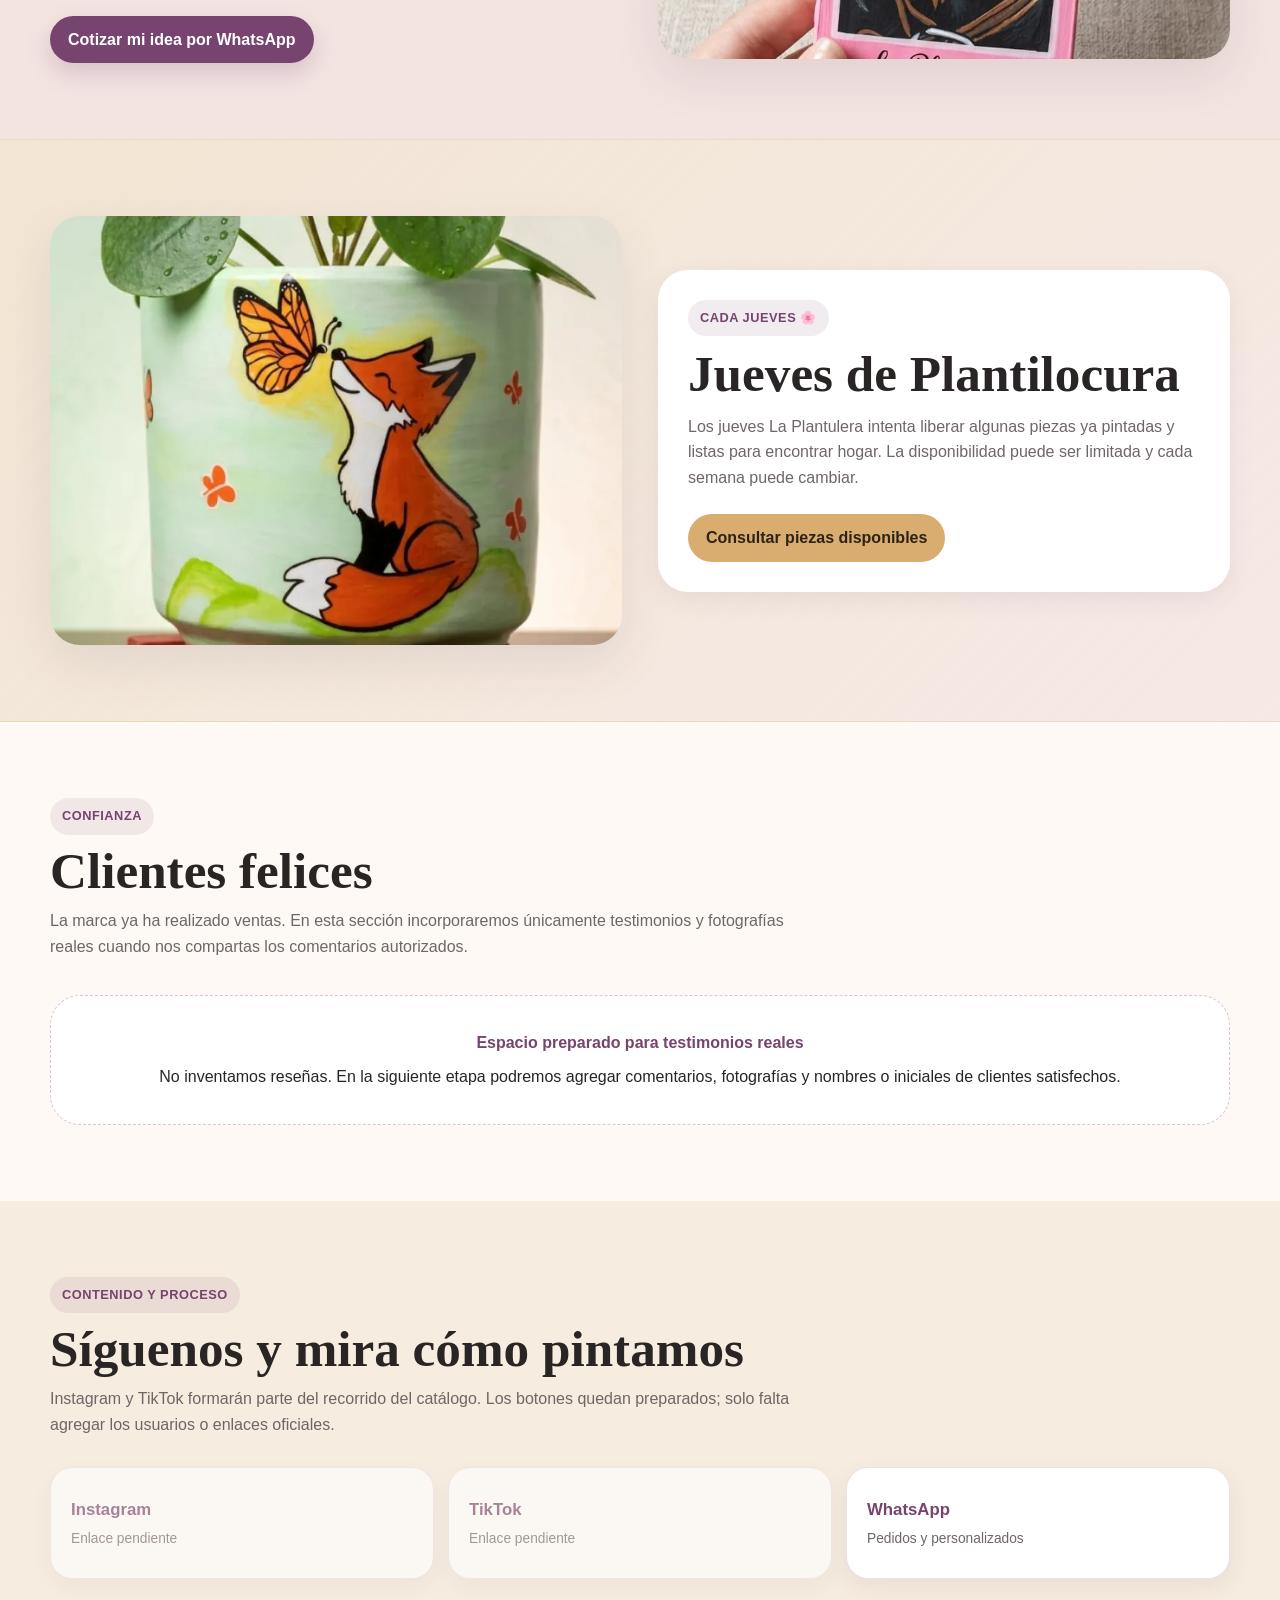
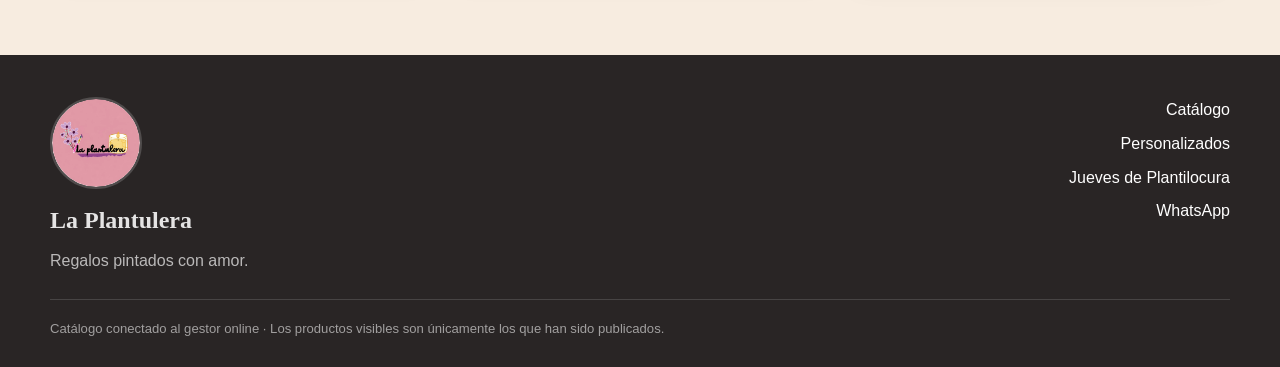
==== commit 8a66058b: "feat: agregar gestion de portada y carrusel" ====
--- a/catalogo_plantulera/index.html
+++ b/catalogo_plantulera/index.html
@@ -7,7 +7,7 @@
   <meta name="theme-color" content="#F3E4E1">
   <title>La Plantulera | Regalos pintados con amor</title>
   <link rel="icon" href="favicon.svg" type="image/svg+xml">
-  <link rel="stylesheet" href="css/estilos.css?v=0.1.2">
+  <link rel="stylesheet" href="css/estilos.css?v=0.3.0">
   <link rel="stylesheet" href="css/responsive.css?v=0.1.2">
 </head>
 <body>
@@ -199,8 +199,7 @@
     </div>
   </div>
 
-  <script src="js/portada.js?v=0.1.2"></script>
-  <script src="js/config.js?v=0.2.0"></script>
-  <script src="js/app.js?v=0.2.0"></script>
+  <script src="js/config.js?v=0.3.0"></script>
+  <script src="js/app.js?v=0.3.0"></script>
 </body>
 </html>
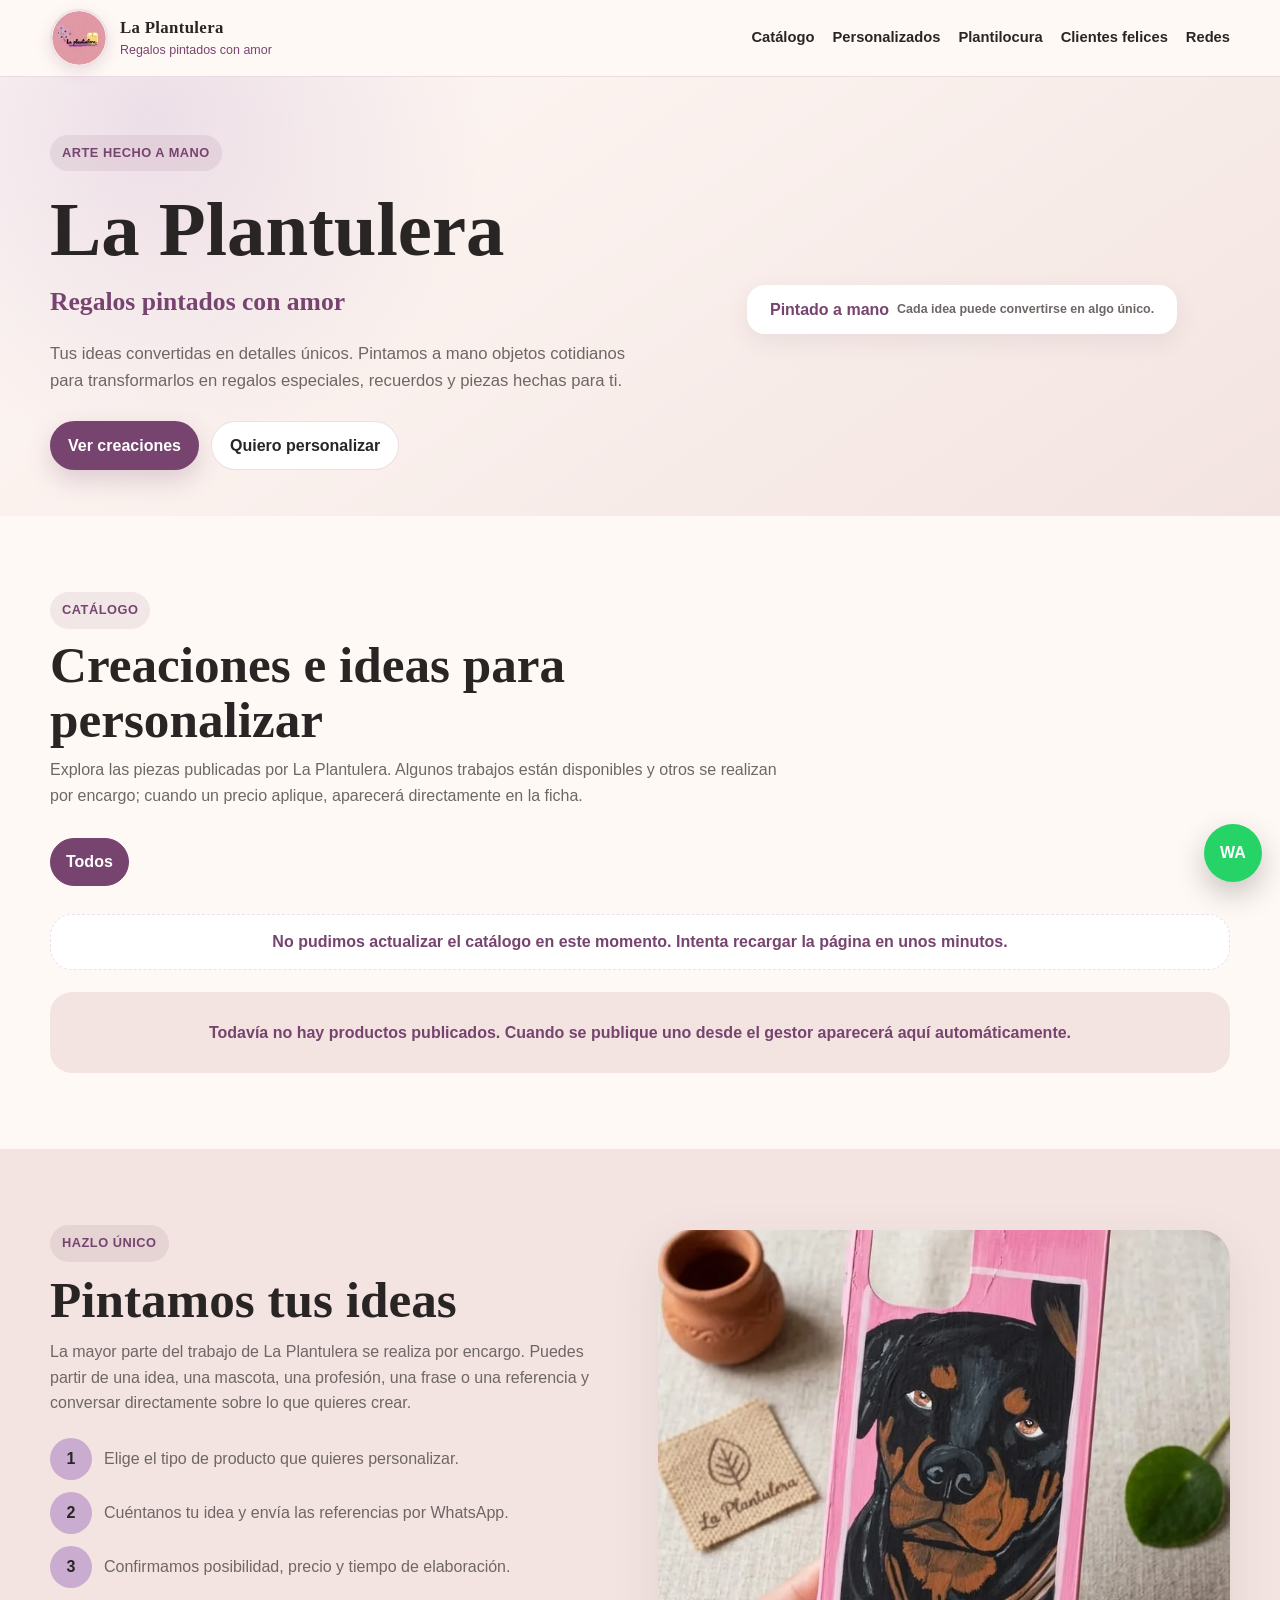
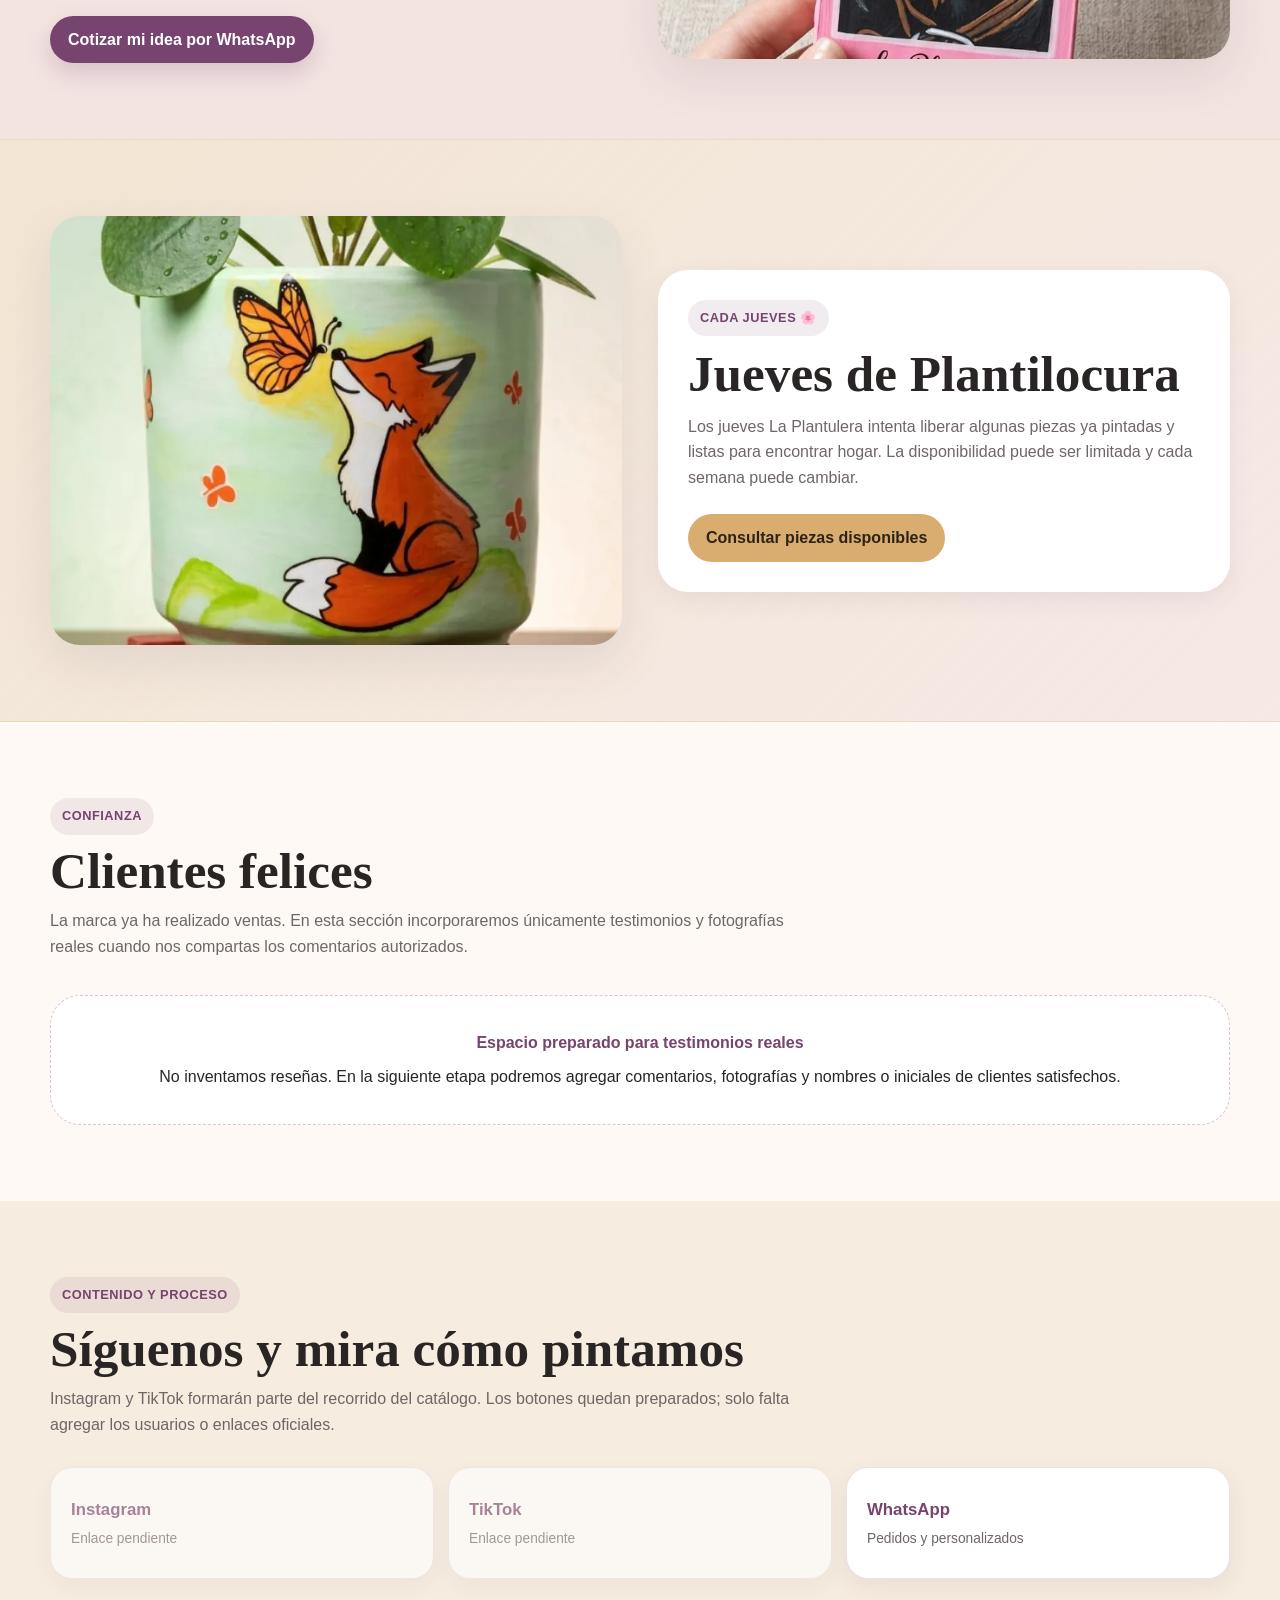
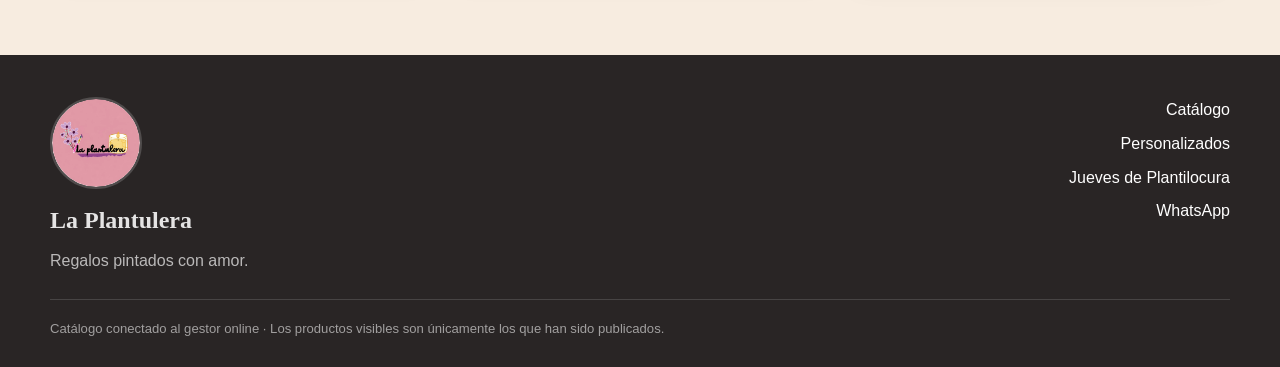
==== commit 328c902b: "fix: mejorar lectura visual del carrusel" ====
--- a/catalogo_plantulera/index.html
+++ b/catalogo_plantulera/index.html
@@ -7,7 +7,7 @@
   <meta name="theme-color" content="#F3E4E1">
   <title>La Plantulera | Regalos pintados con amor</title>
   <link rel="icon" href="favicon.svg" type="image/svg+xml">
-  <link rel="stylesheet" href="css/estilos.css?v=0.3.0">
+  <link rel="stylesheet" href="css/estilos.css?v=0.5.1">
   <link rel="stylesheet" href="css/responsive.css?v=0.1.2">
 </head>
 <body>
--- a/catalogo_plantulera/css/estilos.css
+++ b/catalogo_plantulera/css/estilos.css
@@ -671,3 +671,70 @@
   font-size: 1rem;
   font-weight: 900;
 }
+
+/* v0.5.1 - Ajuste visual de portada/carrusel */
+/* El sello conserva su estilo, pero deja de cubrir la fotografia y el texto del carrusel. */
+.hero__sello {
+  position: static;
+  width: min(100%, 430px);
+  margin: 14px auto 0;
+  padding: 12px 16px;
+  border-radius: 18px;
+  display: flex;
+  align-items: center;
+  justify-content: center;
+  gap: 8px;
+  text-align: center;
+}
+.hero__sello span {
+  display: inline;
+  margin-top: 0;
+}
+
+/* Mejora la lectura del contenido sin tapar mas fotografia de la necesaria. */
+.carrusel__capa {
+  padding: 62px 24px 48px;
+}
+.carrusel__titulo,
+.carrusel__texto {
+  text-shadow: 0 2px 10px rgba(0,0,0,.42);
+}
+.carrusel__boton {
+  min-height: 36px;
+  margin-top: 11px;
+  padding: 8px 14px;
+  font-size: .8rem;
+  box-shadow: 0 8px 18px rgba(0,0,0,.16);
+}
+
+@media (max-width: 720px) {
+  .hero__sello {
+    width: calc(100% - 20px);
+    margin-top: 10px;
+    padding: 10px 12px;
+    border-radius: 16px;
+    font-size: .88rem;
+    flex-direction: column;
+    gap: 2px;
+  }
+
+  .hero__sello span {
+    font-size: .74rem;
+  }
+
+  .carrusel__capa {
+    padding: 54px 18px 44px;
+  }
+
+  .carrusel__texto {
+    max-width: 100%;
+    font-size: .8rem;
+  }
+
+  .carrusel__boton {
+    min-height: 34px;
+    margin-top: 9px;
+    padding: 7px 12px;
+    font-size: .76rem;
+  }
+}
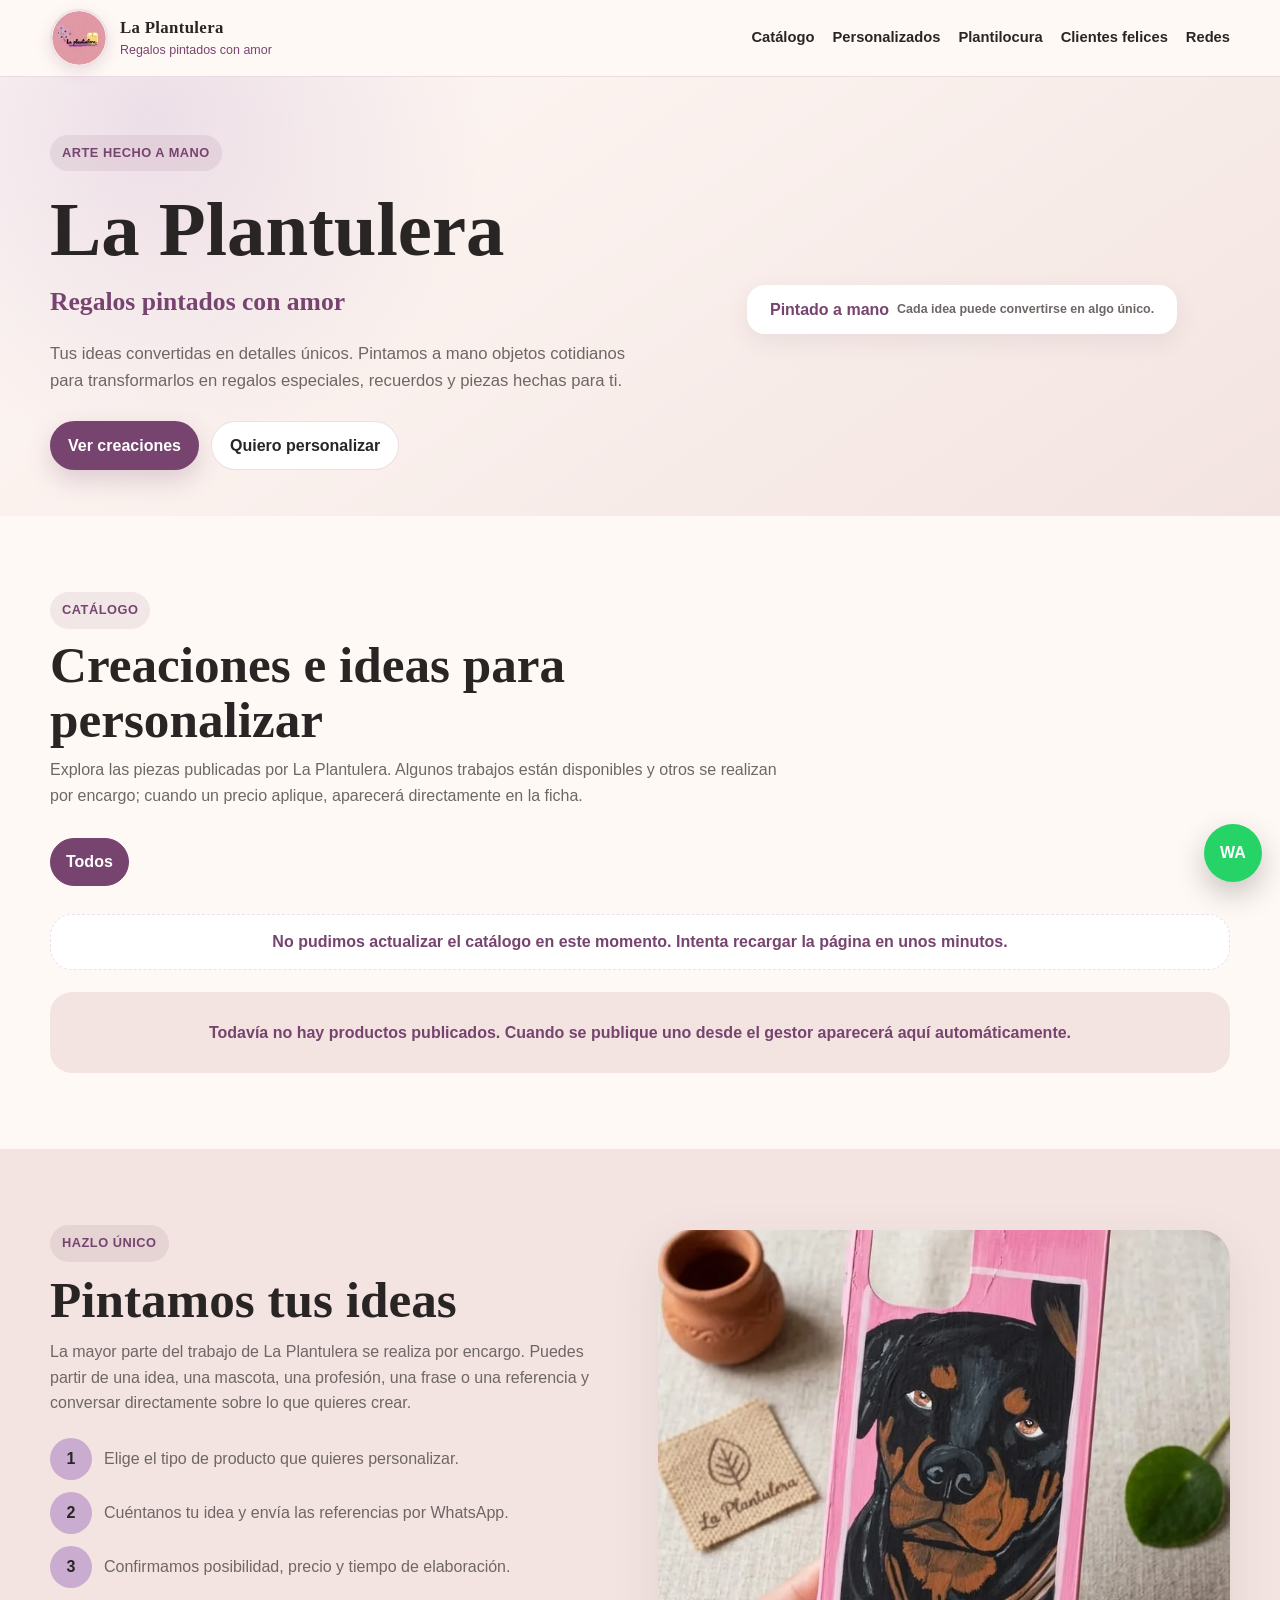
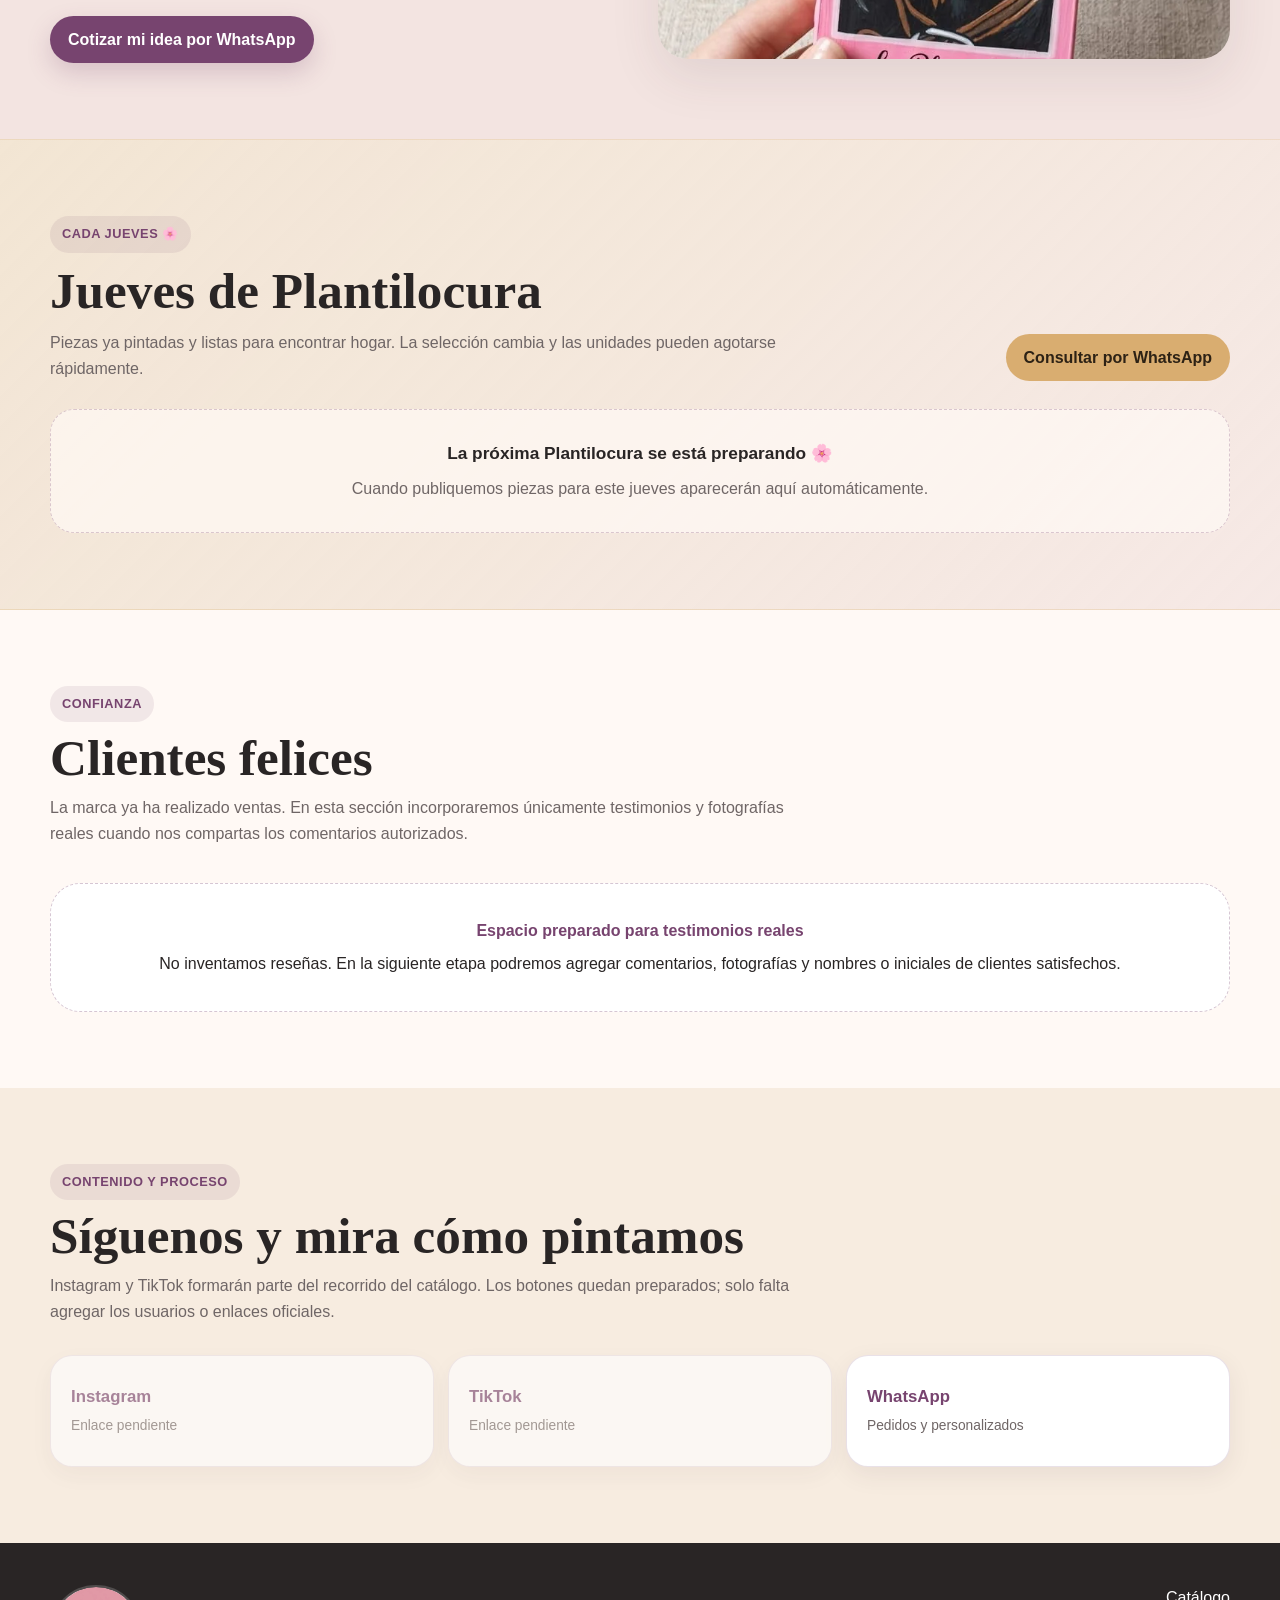
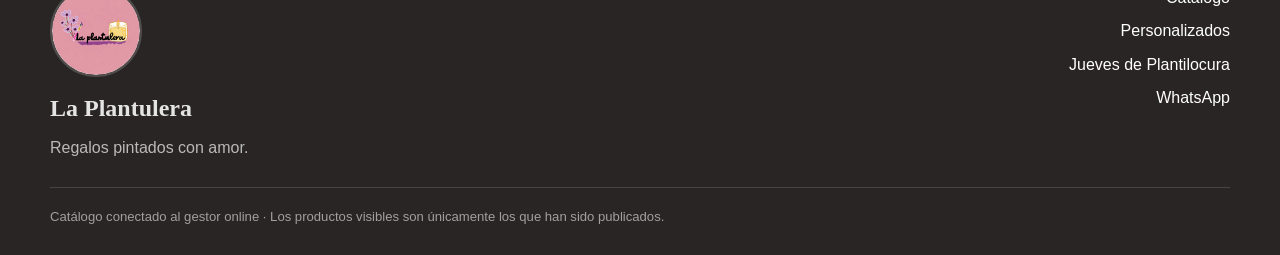
==== commit 249e3ce2: "feat: agregar modulo Jueves de Plantilocura" ====
--- a/catalogo_plantulera/index.html
+++ b/catalogo_plantulera/index.html
@@ -101,15 +101,20 @@
     </section>
 
     <section class="seccion plantilocura" id="plantilocura">
-      <div class="contenedor plantilocura__grid">
-        <img class="plantilocura__imagen" src="img/productos/materas-ilustradas.webp" alt="Matera pintada a mano con ilustración de zorro" loading="lazy">
-        <div class="plantilocura__tarjeta">
-          <span class="etiqueta">Cada jueves 🌸</span>
-          <h2>Jueves de Plantilocura</h2>
-          <p class="descripcion-seccion">Los jueves La Plantulera intenta liberar algunas piezas ya pintadas y listas para encontrar hogar. La disponibilidad puede ser limitada y cada semana puede cambiar.</p>
-          <div class="acciones" style="margin-top:24px">
-            <a class="boton boton--dorado" data-whatsapp-plantilocura target="_blank" rel="noopener">Consultar piezas disponibles</a>
-          </div>
+      <div class="contenedor">
+        <div class="plantilocura__encabezado">
+          <div>
+            <span class="etiqueta">Cada jueves 🌸</span>
+            <h2>Jueves de Plantilocura</h2>
+            <p class="descripcion-seccion">Piezas ya pintadas y listas para encontrar hogar. La selección cambia y las unidades pueden agotarse rápidamente.</p>
+          </div>
+          <a class="boton boton--dorado" data-whatsapp-plantilocura target="_blank" rel="noopener">Consultar por WhatsApp</a>
+        </div>
+
+        <div id="plantilocuraLista" class="plantilocura__productos" aria-live="polite"></div>
+        <div id="plantilocuraVacio" class="plantilocura__vacio">
+          <strong>La próxima Plantilocura se está preparando 🌸</strong>
+          <span>Cuando publiquemos piezas para este jueves aparecerán aquí automáticamente.</span>
         </div>
       </div>
     </section>
@@ -199,7 +204,7 @@
     </div>
   </div>
 
-  <script src="js/config.js?v=0.3.0"></script>
-  <script src="js/app.js?v=0.3.0"></script>
+  <script src="js/config.js?v=0.6.0"></script>
+  <script src="js/app.js?v=0.6.0"></script>
 </body>
 </html>
--- a/catalogo_plantulera/css/estilos.css
+++ b/catalogo_plantulera/css/estilos.css
@@ -738,3 +738,88 @@
     font-size: .76rem;
   }
 }
+
+
+/* v0.6 - Jueves de Plantilocura dinámico */
+.plantilocura__encabezado {
+  display: flex;
+  align-items: end;
+  justify-content: space-between;
+  gap: 24px;
+  margin-bottom: 28px;
+}
+.plantilocura__encabezado > div { max-width: 760px; }
+.plantilocura__encabezado h2 { margin: 10px 0 12px; font-size: clamp(2rem,4vw,3.4rem); font-weight: 600; }
+.plantilocura__productos {
+  display: grid;
+  grid-template-columns: repeat(3, minmax(0, 1fr));
+  gap: 18px;
+}
+.plantilocura__productos.oculto { display: none; }
+.plantilocura-producto {
+  overflow: hidden;
+  border-radius: 24px;
+  background: rgba(255,249,245,.96);
+  border: 1px solid rgba(119,68,111,.14);
+  box-shadow: 0 14px 40px rgba(70,45,62,.08);
+}
+.plantilocura-producto__imagen-btn {
+  position: relative;
+  display: block;
+  width: 100%;
+  padding: 0;
+  border: 0;
+  background: transparent;
+  cursor: pointer;
+}
+.plantilocura-producto__imagen {
+  width: 100%;
+  aspect-ratio: 1 / 1;
+  object-fit: cover;
+  display: block;
+}
+.plantilocura-producto__sold {
+  position: absolute;
+  inset: 14px 14px auto auto;
+  border-radius: 999px;
+  padding: 7px 11px;
+  background: rgba(41,37,37,.86);
+  color: white;
+  font-size: .78rem;
+  font-weight: 800;
+}
+.plantilocura-producto.is-sold .plantilocura-producto__imagen { filter: saturate(.55) brightness(.86); }
+.plantilocura-producto__cuerpo { padding: 17px; }
+.plantilocura-producto__cuerpo h3 { margin: 7px 0 10px; font-size: 1.08rem; }
+.plantilocura-producto__estado {
+  width: fit-content;
+  margin: 10px 0 14px;
+  padding: 6px 10px;
+  border-radius: 999px;
+  background: rgba(231,212,181,.42);
+  color: #6c573c;
+  font-size: .8rem;
+  font-weight: 800;
+}
+.plantilocura-producto__estado.is-available { background: rgba(214,239,222,.9); color: #326746; }
+.plantilocura-producto__estado.is-sold { background: rgba(236,226,228,.95); color: #7d4d56; }
+.boton--deshabilitado { opacity: .58; cursor: not-allowed; background: #ded7d8; color: #756e70; border-color: transparent; }
+.plantilocura__vacio {
+  display: none;
+  padding: 30px;
+  border: 1px dashed rgba(119,68,111,.26);
+  border-radius: 24px;
+  background: rgba(255,249,245,.7);
+  text-align: center;
+  color: var(--gris);
+}
+.plantilocura__vacio.visible { display: grid; gap: 8px; }
+.plantilocura__vacio strong { color: var(--negro); font-size: 1.08rem; }
+@media (max-width: 900px) {
+  .plantilocura__productos { grid-template-columns: repeat(2, minmax(0, 1fr)); }
+}
+@media (max-width: 640px) {
+  .plantilocura__encabezado { align-items: stretch; flex-direction: column; }
+  .plantilocura__encabezado .boton { width: 100%; }
+  .plantilocura__productos { grid-template-columns: 1fr; }
+}
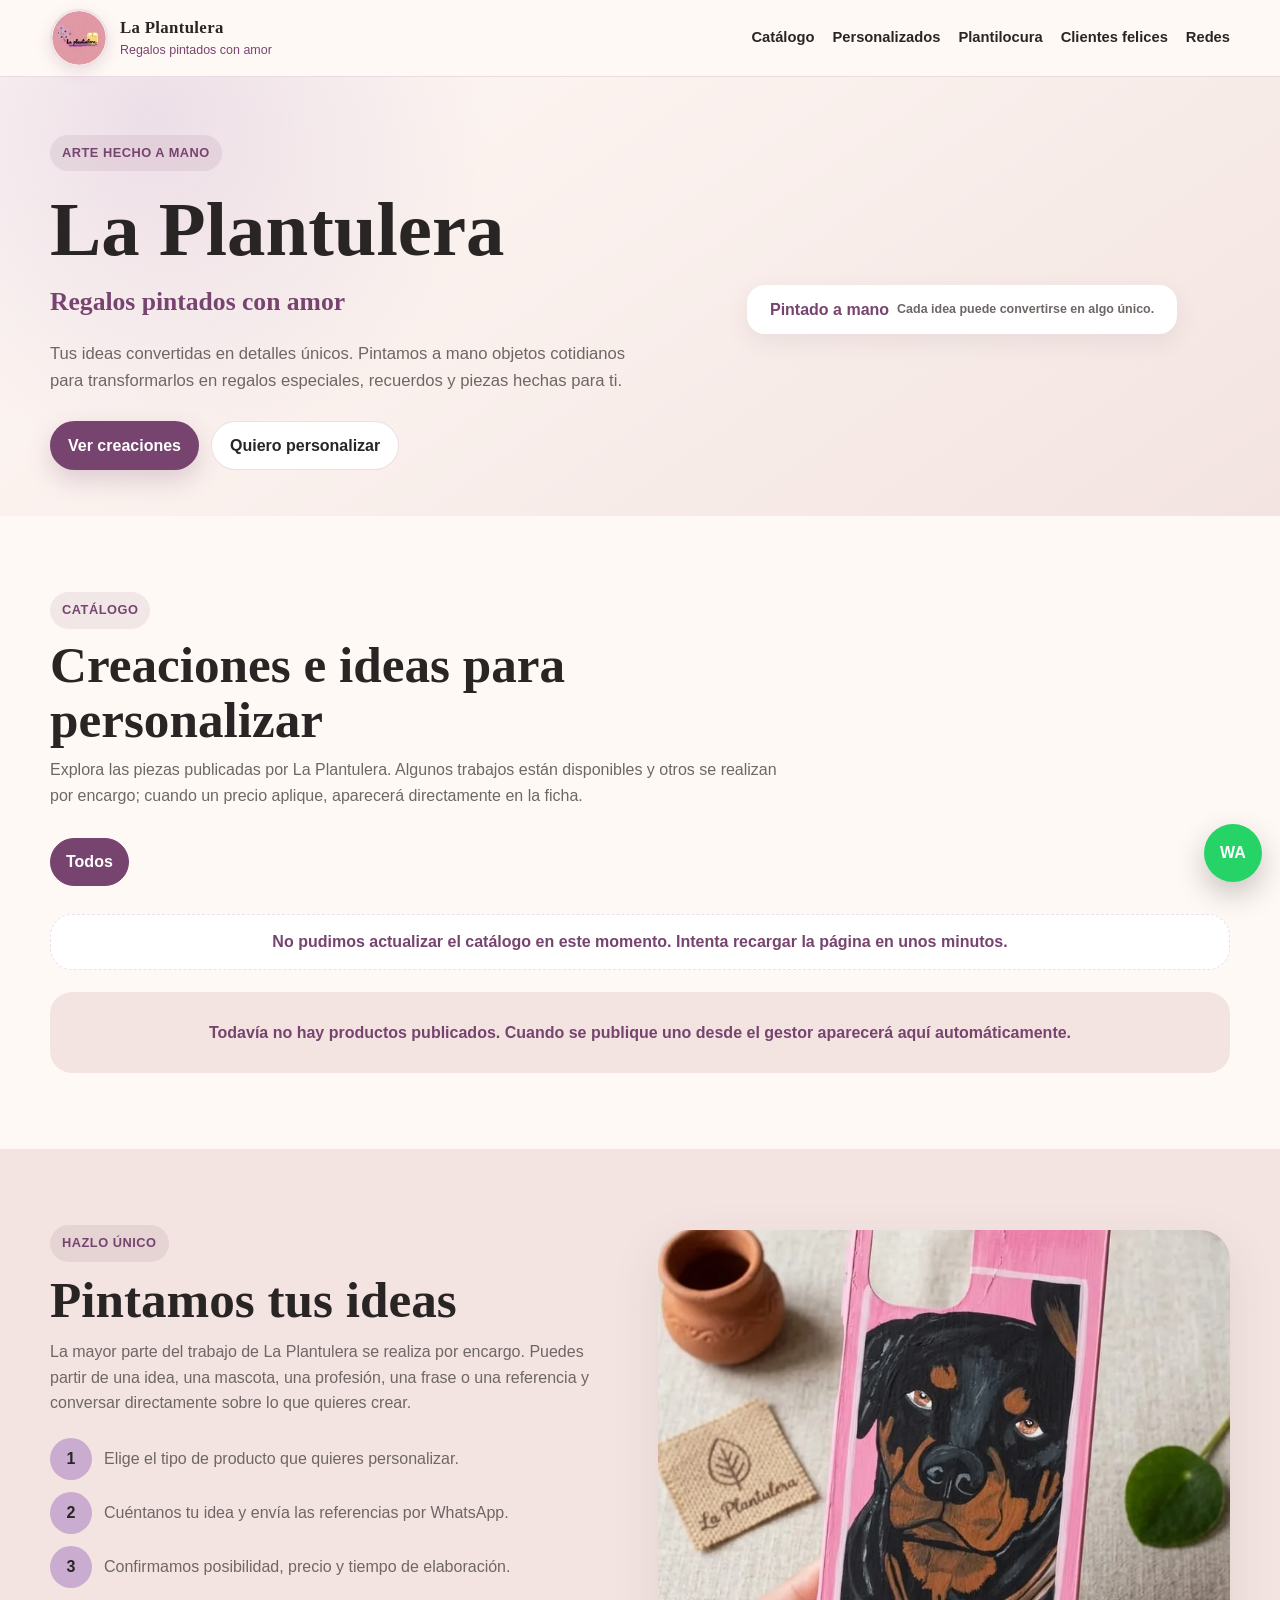
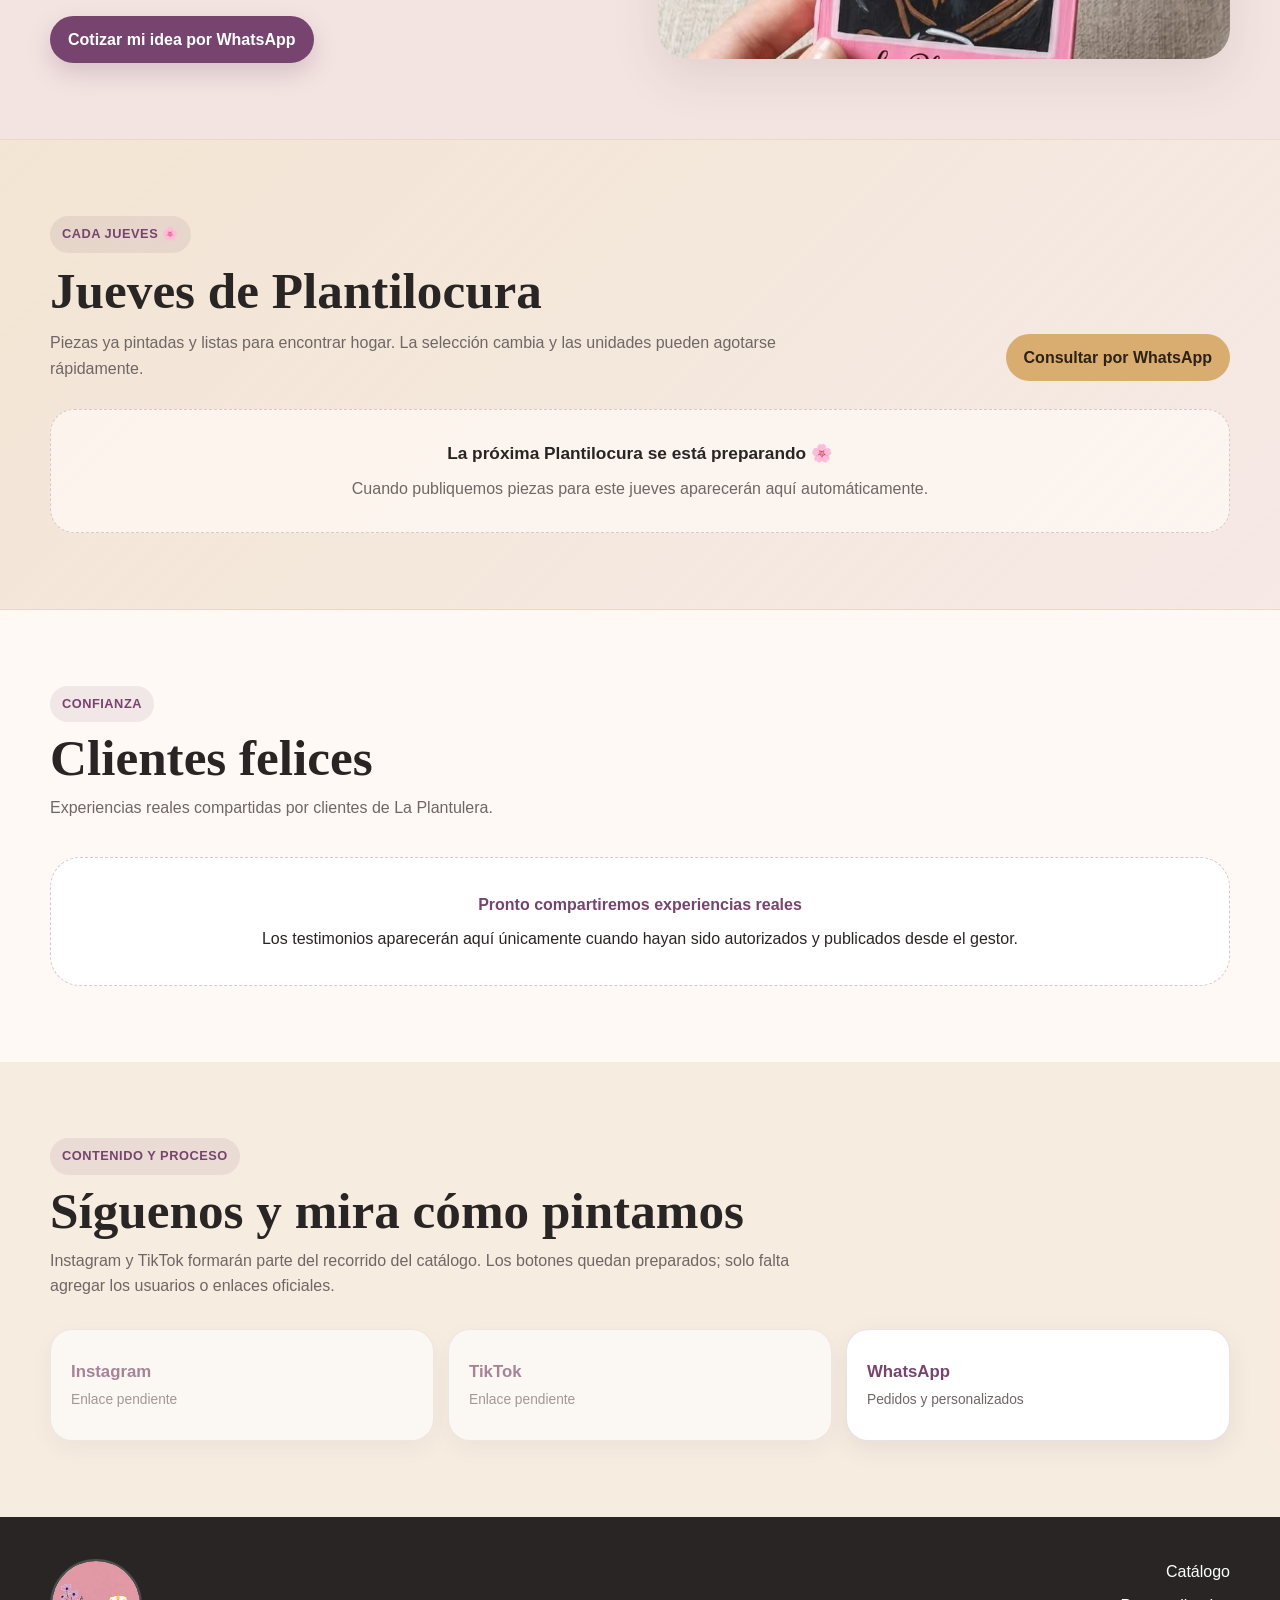
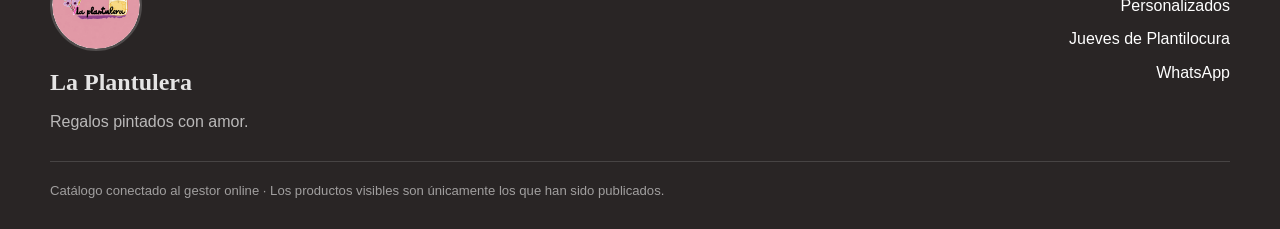
==== commit f15b7f45: "feat: conectar testimonios visibles al catalogo" ====
--- a/catalogo_plantulera/index.html
+++ b/catalogo_plantulera/index.html
@@ -124,11 +124,13 @@
         <div class="cabecera-seccion" style="grid-column:1/-1;margin-bottom:0">
           <span class="etiqueta">Confianza</span>
           <h2 class="titulo-seccion">Clientes felices</h2>
-          <p class="descripcion-seccion">La marca ya ha realizado ventas. En esta sección incorporaremos únicamente testimonios y fotografías reales cuando nos compartas los comentarios autorizados.</p>
-        </div>
-        <div class="clientes__placeholder">
-          <strong>Espacio preparado para testimonios reales</strong>
-          No inventamos reseñas. En la siguiente etapa podremos agregar comentarios, fotografías y nombres o iniciales de clientes satisfechos.
+          <p class="descripcion-seccion">Experiencias reales compartidas por clientes de La Plantulera.</p>
+        </div>
+
+        <div id="clientesLista" class="clientes__lista" aria-live="polite"></div>
+        <div id="clientesVacio" class="clientes__placeholder">
+          <strong>Pronto compartiremos experiencias reales</strong>
+          Los testimonios aparecerán aquí únicamente cuando hayan sido autorizados y publicados desde el gestor.
         </div>
       </div>
     </section>
--- a/catalogo_plantulera/css/estilos.css
+++ b/catalogo_plantulera/css/estilos.css
@@ -369,6 +369,58 @@
 }
 .plantilocura h2, .personalizados h2 { margin: 10px 0 12px; font-size: clamp(2rem,4vw,3.4rem); font-weight: 600; }
 
+.clientes__lista {
+  grid-column: 1 / -1;
+  display: grid;
+  grid-template-columns: repeat(auto-fit, minmax(240px, 1fr));
+  gap: 18px;
+}
+.clientes__lista.oculto { display: none; }
+
+.testimonio {
+  min-width: 0;
+  overflow: hidden;
+  display: flex;
+  flex-direction: column;
+  border: 1px solid var(--borde);
+  border-radius: var(--radio-xl);
+  background: var(--blanco);
+  box-shadow: var(--sombra-suave);
+}
+.testimonio__foto-wrap {
+  width: 100%;
+  aspect-ratio: 16 / 10;
+  overflow: hidden;
+  background: var(--rosa-crema);
+}
+.testimonio__foto {
+  width: 100%;
+  height: 100%;
+  object-fit: cover;
+}
+.testimonio__contenido {
+  display: flex;
+  flex: 1;
+  flex-direction: column;
+  gap: 12px;
+  padding: 24px;
+}
+.testimonio__estrellas {
+  color: var(--dorado);
+  letter-spacing: .08em;
+  font-size: 1.05rem;
+}
+.testimonio__comentario {
+  margin: 0;
+  color: var(--negro);
+  font-size: 1rem;
+  line-height: 1.65;
+}
+.testimonio__nombre {
+  margin-top: auto;
+  color: var(--ciruela);
+}
+
 .clientes__placeholder {
   grid-column: 1 / -1;
   padding: 34px;
@@ -377,6 +429,7 @@
   border-radius: var(--radio-xl);
   background: var(--blanco);
 }
+.clientes__placeholder.oculto { display: none; }
 .clientes__placeholder strong { display: block; margin-bottom: 8px; color: var(--ciruela); }
 
 .redes {
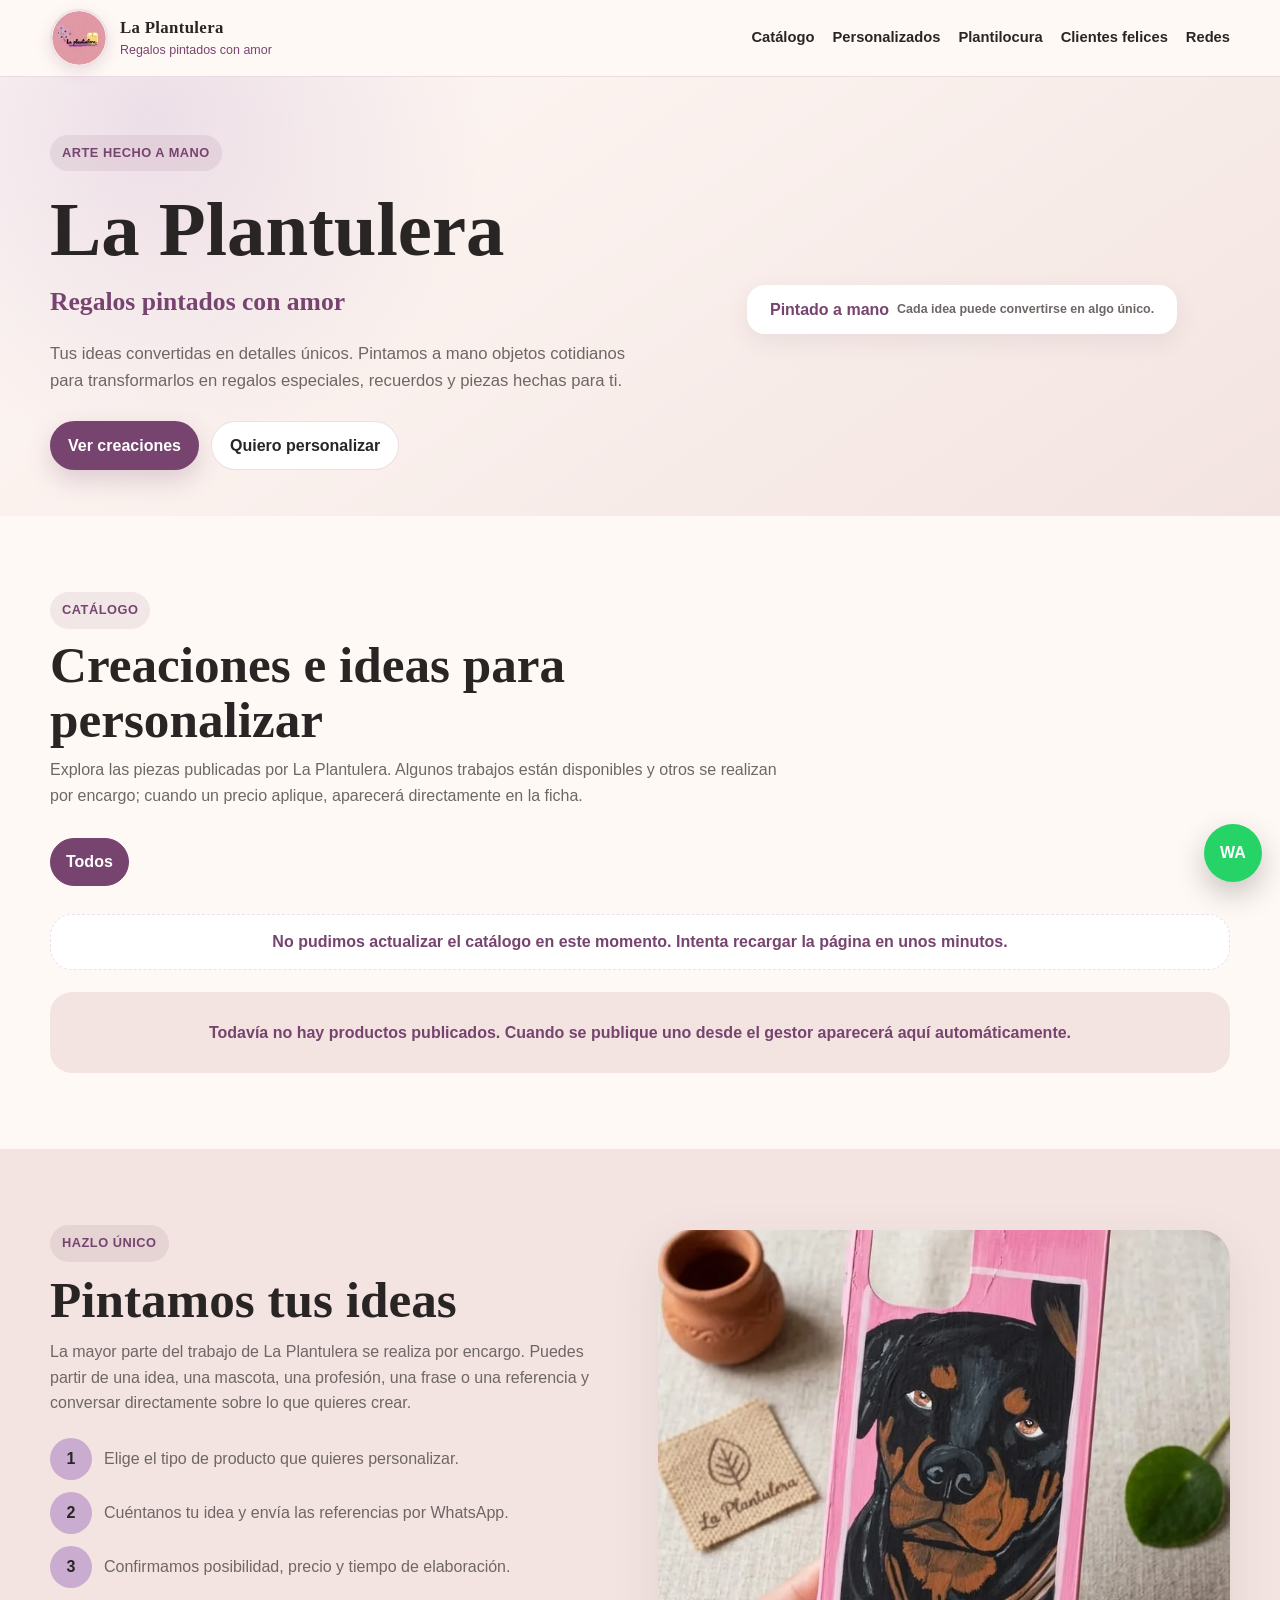
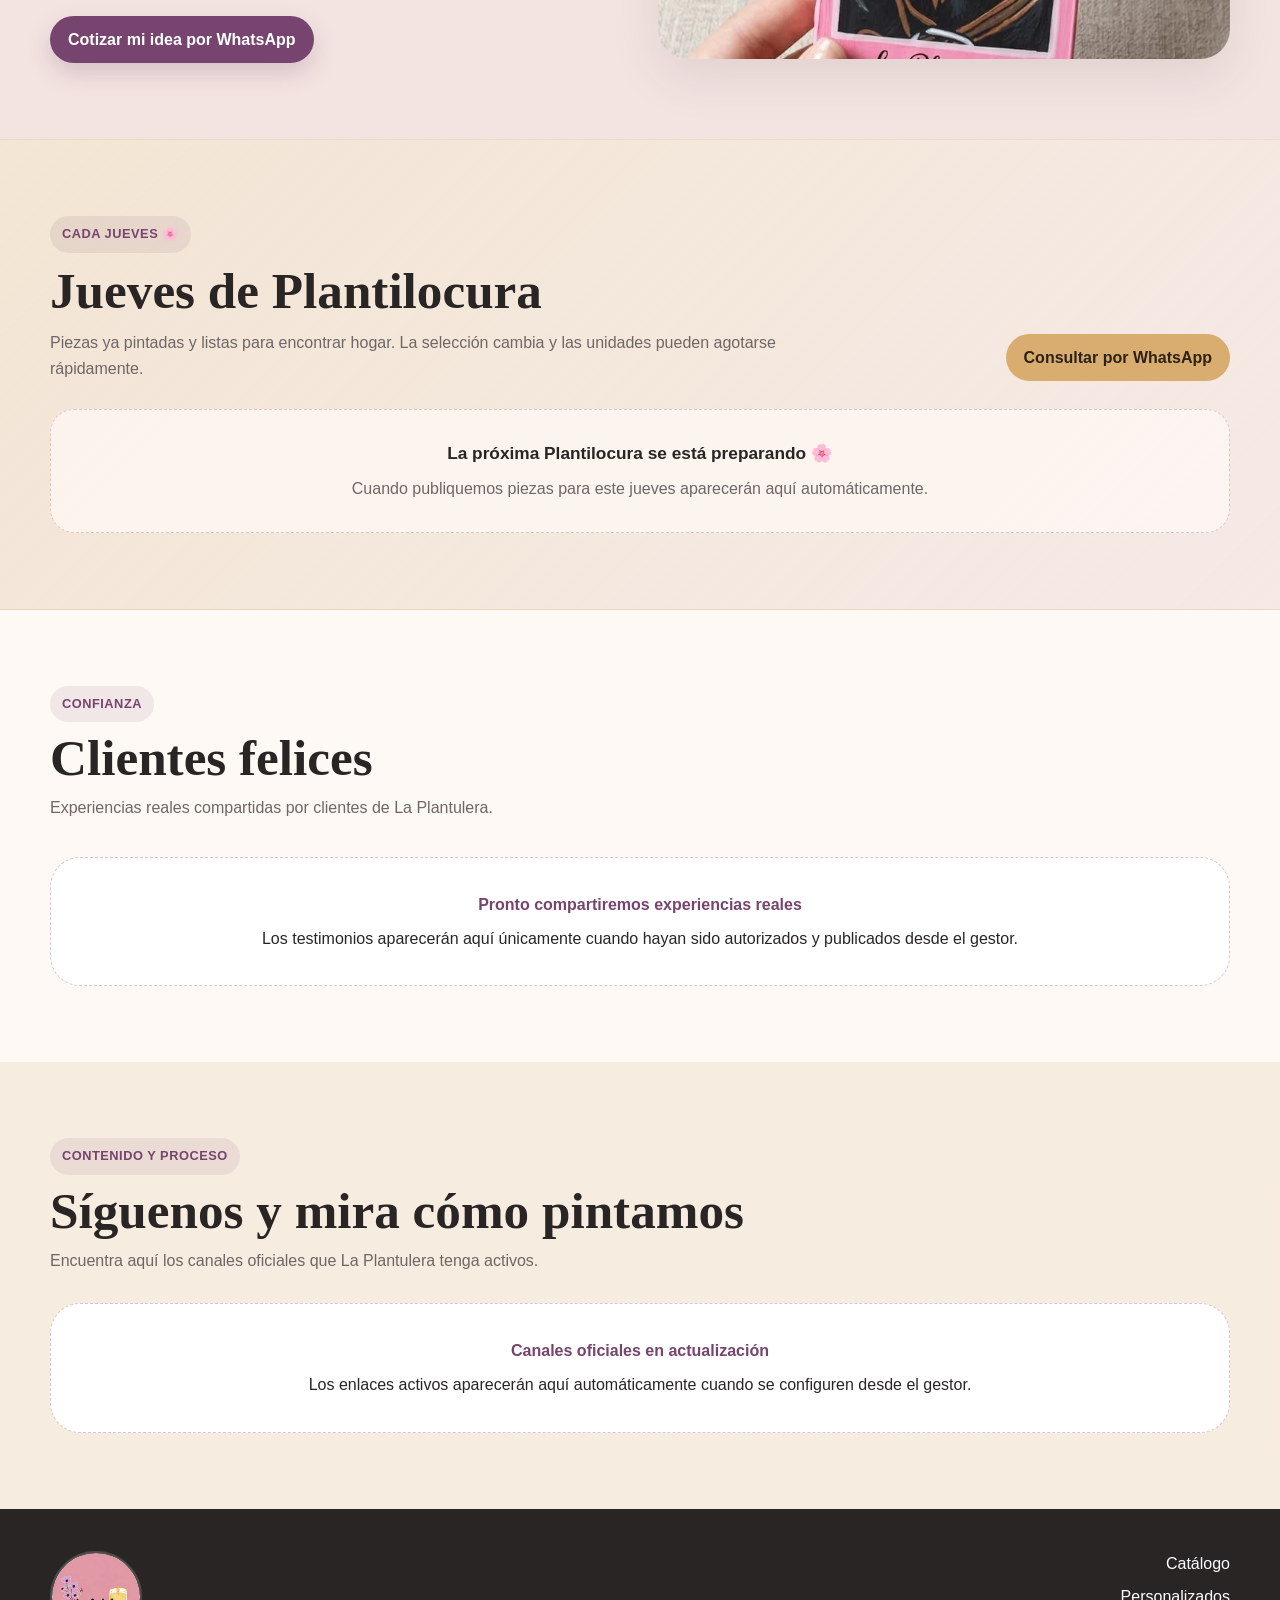
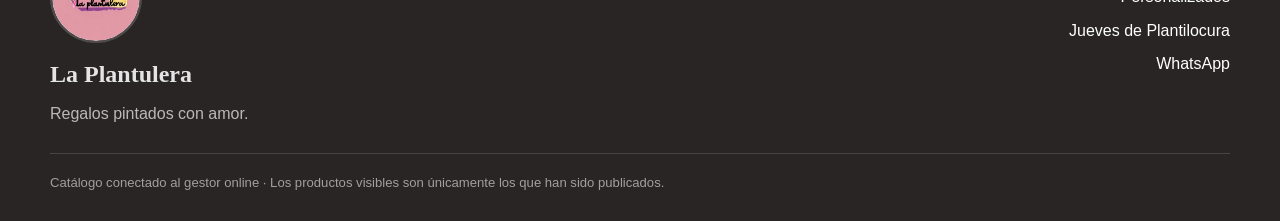
==== commit b4971615: "agregue las redes al catalogo" ====
--- a/catalogo_plantulera/index.html
+++ b/catalogo_plantulera/index.html
@@ -7,7 +7,7 @@
   <meta name="theme-color" content="#F3E4E1">
   <title>La Plantulera | Regalos pintados con amor</title>
   <link rel="icon" href="favicon.svg" type="image/svg+xml">
-  <link rel="stylesheet" href="css/estilos.css?v=0.5.1">
+  <link rel="stylesheet" href="css/estilos.css?v=0.7.2">
   <link rel="stylesheet" href="css/responsive.css?v=0.1.2">
 </head>
 <body>
@@ -127,7 +127,11 @@
           <p class="descripcion-seccion">Experiencias reales compartidas por clientes de La Plantulera.</p>
         </div>
 
-        <div id="clientesLista" class="clientes__lista" aria-live="polite"></div>
+        <div class="clientes__carrusel" id="clientesCarrusel">
+          <button class="clientes__control clientes__control--anterior" type="button" data-clientes-anterior aria-label="Testimonio anterior">&lsaquo;</button>
+          <div id="clientesLista" class="clientes__lista" aria-live="polite" tabindex="0"></div>
+          <button class="clientes__control clientes__control--siguiente" type="button" data-clientes-siguiente aria-label="Testimonio siguiente">&rsaquo;</button>
+        </div>
         <div id="clientesVacio" class="clientes__placeholder">
           <strong>Pronto compartiremos experiencias reales</strong>
           Los testimonios aparecerán aquí únicamente cuando hayan sido autorizados y publicados desde el gestor.
@@ -140,13 +144,27 @@
         <div class="cabecera-seccion">
           <span class="etiqueta">Contenido y proceso</span>
           <h2 class="titulo-seccion">Síguenos y mira cómo pintamos</h2>
-          <p class="descripcion-seccion">Instagram y TikTok formarán parte del recorrido del catálogo. Los botones quedan preparados; solo falta agregar los usuarios o enlaces oficiales.</p>
-        </div>
-
-        <div class="redes">
-          <div class="red red--pendiente" aria-disabled="true"><strong>Instagram</strong><span>Enlace pendiente</span></div>
-          <div class="red red--pendiente" aria-disabled="true"><strong>TikTok</strong><span>Enlace pendiente</span></div>
-          <a class="red" data-whatsapp-general target="_blank" rel="noopener"><strong>WhatsApp</strong><span>Pedidos y personalizados</span></a>
+          <p class="descripcion-seccion">Encuentra aquí los canales oficiales que La Plantulera tenga activos.</p>
+        </div>
+
+        <div class="redes" id="redesLista" aria-live="polite">
+          <a class="red oculto" data-social-link="instagram" target="_blank" rel="noopener">
+            <strong>Instagram</strong>
+            <span data-social-text="instagram">Síguenos en Instagram</span>
+          </a>
+          <a class="red oculto" data-social-link="tiktok" target="_blank" rel="noopener">
+            <strong>TikTok</strong>
+            <span data-social-text="tiktok">Mira cómo pintamos</span>
+          </a>
+          <a class="red oculto" data-social-link="whatsapp" target="_blank" rel="noopener">
+            <strong>WhatsApp</strong>
+            <span data-social-text="whatsapp">Pedidos y personalizados</span>
+          </a>
+        </div>
+
+        <div class="clientes__placeholder oculto" id="redesVacio">
+          <strong>Canales oficiales en actualización</strong>
+          Los enlaces activos aparecerán aquí automáticamente cuando se configuren desde el gestor.
         </div>
       </div>
     </section>
@@ -195,6 +213,13 @@
     </div>
   </div>
 
+  <div class="modal-testimonio" id="modalTestimonio" aria-hidden="true" role="dialog" aria-modal="true" aria-label="Imagen ampliada del testimonio">
+    <div class="modal-testimonio__panel">
+      <button class="modal-testimonio__cerrar" type="button" data-cerrar-testimonio aria-label="Cerrar imagen ampliada">&times;</button>
+      <img class="modal-testimonio__imagen" id="modalTestimonioImagen" src="" alt="">
+    </div>
+  </div>
+
   <div class="modal-logo" id="modalLogo" aria-hidden="true" role="dialog" aria-modal="true" aria-labelledby="modalLogoTitulo">
     <div class="modal-logo__panel">
       <button class="modal-logo__cerrar" type="button" data-cerrar-logo aria-label="Cerrar logo ampliado">×</button>
@@ -207,6 +232,6 @@
   </div>
 
   <script src="js/config.js?v=0.6.0"></script>
-  <script src="js/app.js?v=0.6.0"></script>
+  <script src="js/app.js?v=0.8.1"></script>
 </body>
 </html>
--- a/catalogo_plantulera/css/estilos.css
+++ b/catalogo_plantulera/css/estilos.css
@@ -369,57 +369,129 @@
 }
 .plantilocura h2, .personalizados h2 { margin: 10px 0 12px; font-size: clamp(2rem,4vw,3.4rem); font-weight: 600; }
 
+.clientes__carrusel {
+  position: relative;
+  grid-column: 1 / -1;
+  min-width: 0;
+}
+
 .clientes__lista {
-  grid-column: 1 / -1;
-  display: grid;
-  grid-template-columns: repeat(auto-fit, minmax(240px, 1fr));
+  display: flex;
   gap: 18px;
-}
+  width: 100%;
+  overflow-x: auto;
+  overflow-y: hidden;
+  padding: 4px 54px 14px 4px;
+  scroll-behavior: smooth;
+  scroll-snap-type: x mandatory;
+  overscroll-behavior-inline: contain;
+  scrollbar-width: thin;
+  scrollbar-color: rgba(119,68,111,.28) transparent;
+}
+.clientes__lista::-webkit-scrollbar { height: 7px; }
+.clientes__lista::-webkit-scrollbar-thumb { background: rgba(119,68,111,.28); border-radius: 999px; }
+.clientes__lista::-webkit-scrollbar-track { background: transparent; }
 .clientes__lista.oculto { display: none; }
 
 .testimonio {
+  flex: 0 0 clamp(270px, 30vw, 340px);
+  max-width: 340px;
   min-width: 0;
   overflow: hidden;
   display: flex;
   flex-direction: column;
+  scroll-snap-align: start;
+  scroll-snap-stop: always;
   border: 1px solid var(--borde);
-  border-radius: var(--radio-xl);
+  border-radius: 24px;
   background: var(--blanco);
   box-shadow: var(--sombra-suave);
 }
 .testimonio__foto-wrap {
-  width: 100%;
-  aspect-ratio: 16 / 10;
+  position: relative;
+  width: 100%;
+  min-height: 190px;
+  max-height: 330px;
   overflow: hidden;
-  background: var(--rosa-crema);
-}
+  display: grid;
+  place-items: center;
+  padding: 10px;
+  border: 0;
+  border-bottom: 1px solid var(--borde);
+  background: #fff;
+  cursor: zoom-in;
+}
+.testimonio__foto-wrap:focus-visible { outline: 3px solid rgba(119,68,111,.28); outline-offset: -3px; }
 .testimonio__foto {
   width: 100%;
-  height: 100%;
-  object-fit: cover;
-}
+  height: auto;
+  max-height: 310px;
+  object-fit: contain;
+  border-radius: 14px;
+  transition: transform .2s ease;
+}
+.testimonio__foto-wrap:hover .testimonio__foto { transform: scale(1.015); }
+.testimonio__foto-ayuda {
+  position: absolute;
+  right: 16px;
+  bottom: 14px;
+  padding: 6px 10px;
+  border-radius: 999px;
+  background: rgba(41,37,37,.72);
+  color: #fff;
+  font-size: .72rem;
+  font-weight: 800;
+  opacity: 0;
+  transform: translateY(4px);
+  transition: opacity .2s ease, transform .2s ease;
+  pointer-events: none;
+}
+.testimonio__foto-wrap:hover .testimonio__foto-ayuda,
+.testimonio__foto-wrap:focus-visible .testimonio__foto-ayuda { opacity: 1; transform: translateY(0); }
 .testimonio__contenido {
   display: flex;
   flex: 1;
   flex-direction: column;
-  gap: 12px;
-  padding: 24px;
+  gap: 8px;
+  padding: 16px 18px 18px;
 }
 .testimonio__estrellas {
   color: var(--dorado);
-  letter-spacing: .08em;
-  font-size: 1.05rem;
+  letter-spacing: .06em;
+  font-size: .98rem;
 }
 .testimonio__comentario {
   margin: 0;
   color: var(--negro);
-  font-size: 1rem;
-  line-height: 1.65;
+  font-size: .92rem;
+  line-height: 1.5;
 }
 .testimonio__nombre {
   margin-top: auto;
   color: var(--ciruela);
-}
+  font-size: .9rem;
+}
+
+.clientes__control {
+  position: absolute;
+  top: 50%;
+  z-index: 3;
+  width: 42px;
+  height: 42px;
+  display: grid;
+  place-items: center;
+  transform: translateY(-50%);
+  border: 1px solid var(--borde);
+  border-radius: 50%;
+  background: rgba(255,249,245,.96);
+  color: var(--ciruela);
+  box-shadow: var(--sombra-suave);
+  font-size: 1.65rem;
+  line-height: 1;
+}
+.clientes__control:hover { transform: translateY(-50%) scale(1.04); }
+.clientes__control--anterior { left: 8px; }
+.clientes__control--siguiente { right: 8px; }
 
 .clientes__placeholder {
   grid-column: 1 / -1;
@@ -543,6 +615,49 @@
 .modal__contenido p { color: var(--gris); }
 .modal__detalle { margin: 18px 0; padding: 16px; border-radius: var(--radio-md); background: var(--rosa-crema); }
 .modal__detalle strong { color: var(--ciruela); }
+
+.modal-testimonio {
+  position: fixed;
+  inset: 0;
+  z-index: 130;
+  display: none;
+  place-items: center;
+  padding: 18px;
+  background: rgba(25,22,22,.88);
+}
+.modal-testimonio.abierto { display: grid; }
+.modal-testimonio__panel {
+  position: relative;
+  width: min(920px, 100%);
+  max-height: 94vh;
+  display: grid;
+  place-items: center;
+}
+.modal-testimonio__imagen {
+  display: block;
+  max-width: 100%;
+  max-height: 90vh;
+  width: auto;
+  height: auto;
+  object-fit: contain;
+  border-radius: 18px;
+  background: #fff;
+  box-shadow: 0 30px 90px rgba(0,0,0,.38);
+}
+.modal-testimonio__cerrar {
+  position: absolute;
+  top: 10px;
+  right: 10px;
+  z-index: 2;
+  width: 44px;
+  height: 44px;
+  border: 0;
+  border-radius: 50%;
+  background: rgba(255,255,255,.96);
+  color: var(--negro);
+  font-size: 1.6rem;
+  box-shadow: 0 6px 22px rgba(0,0,0,.2);
+}
 
 .modal-logo {
   position: fixed;
@@ -761,6 +876,9 @@
 }
 
 @media (max-width: 720px) {
+  .testimonio__foto-ayuda { opacity: 1; transform: none; }
+  .modal-testimonio { padding: 10px; }
+  .modal-testimonio__imagen { max-height: 92vh; border-radius: 14px; }
   .hero__sello {
     width: calc(100% - 20px);
     margin-top: 10px;
